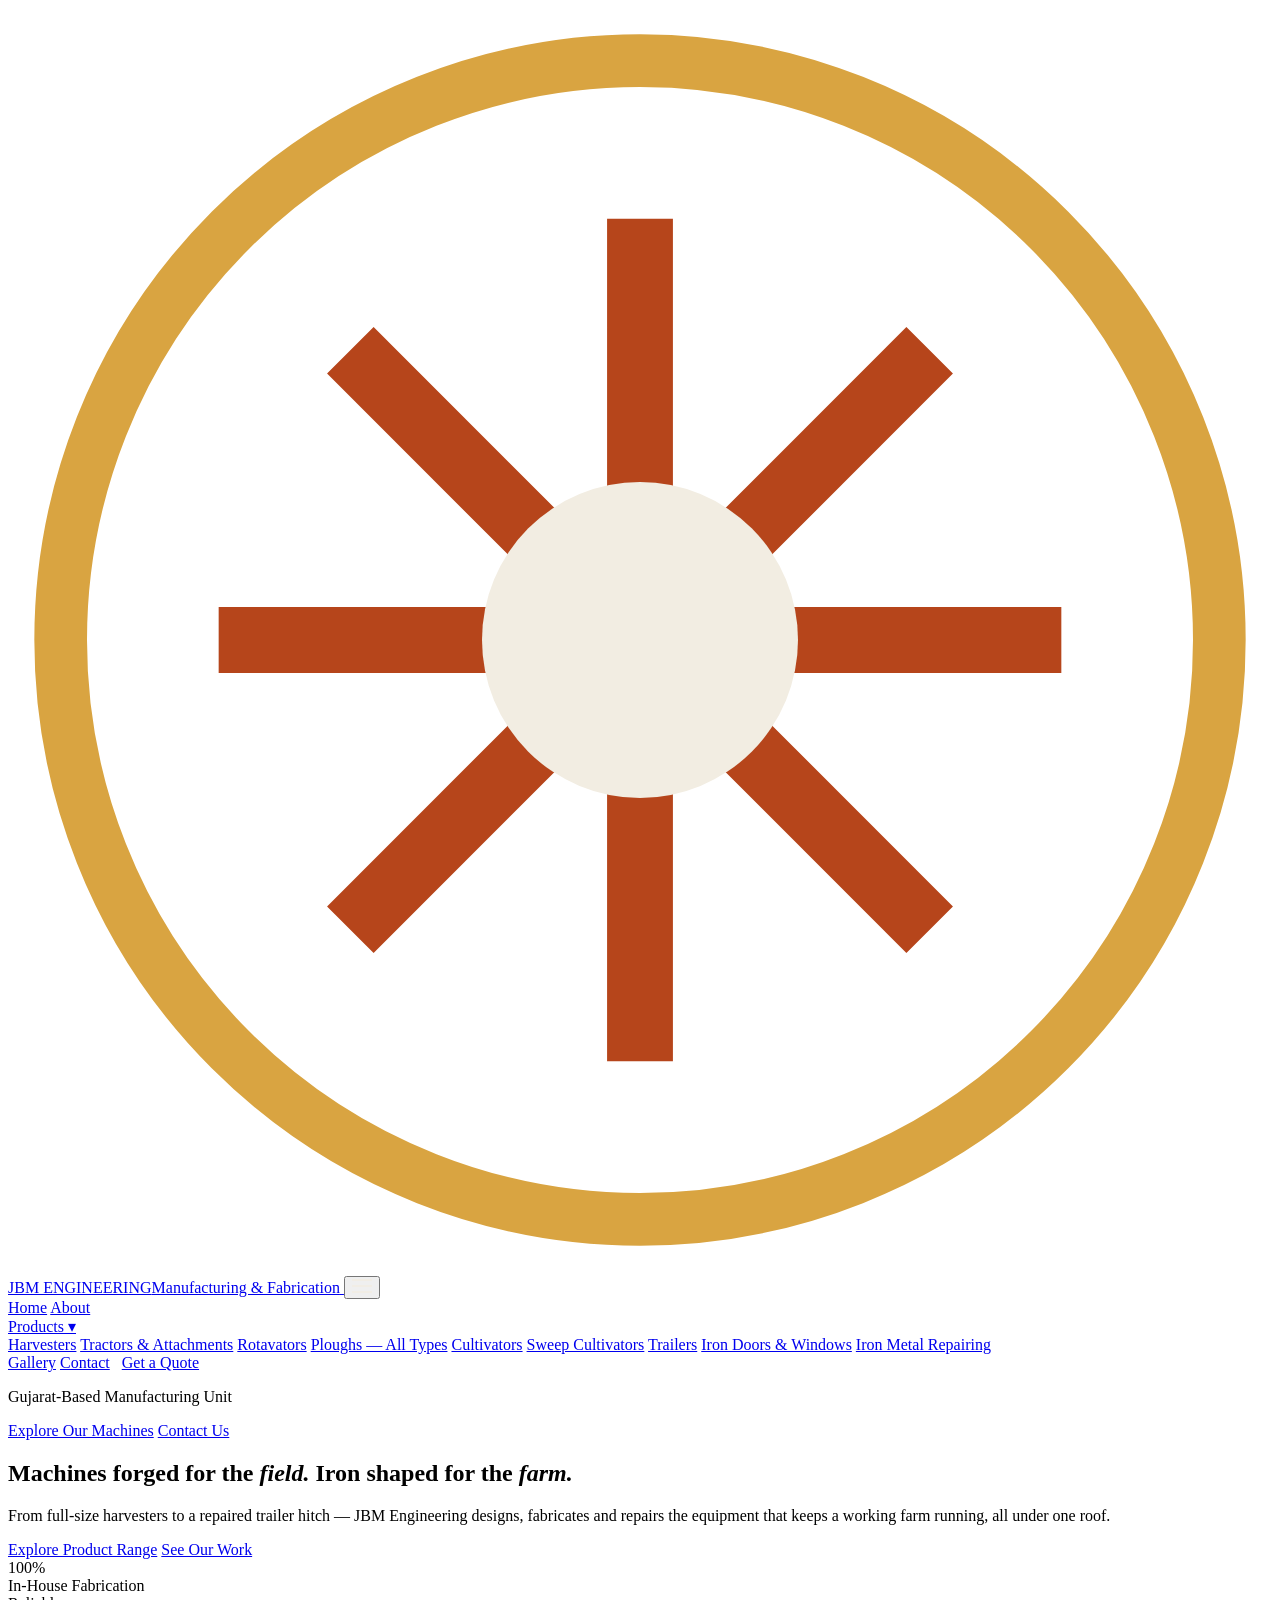
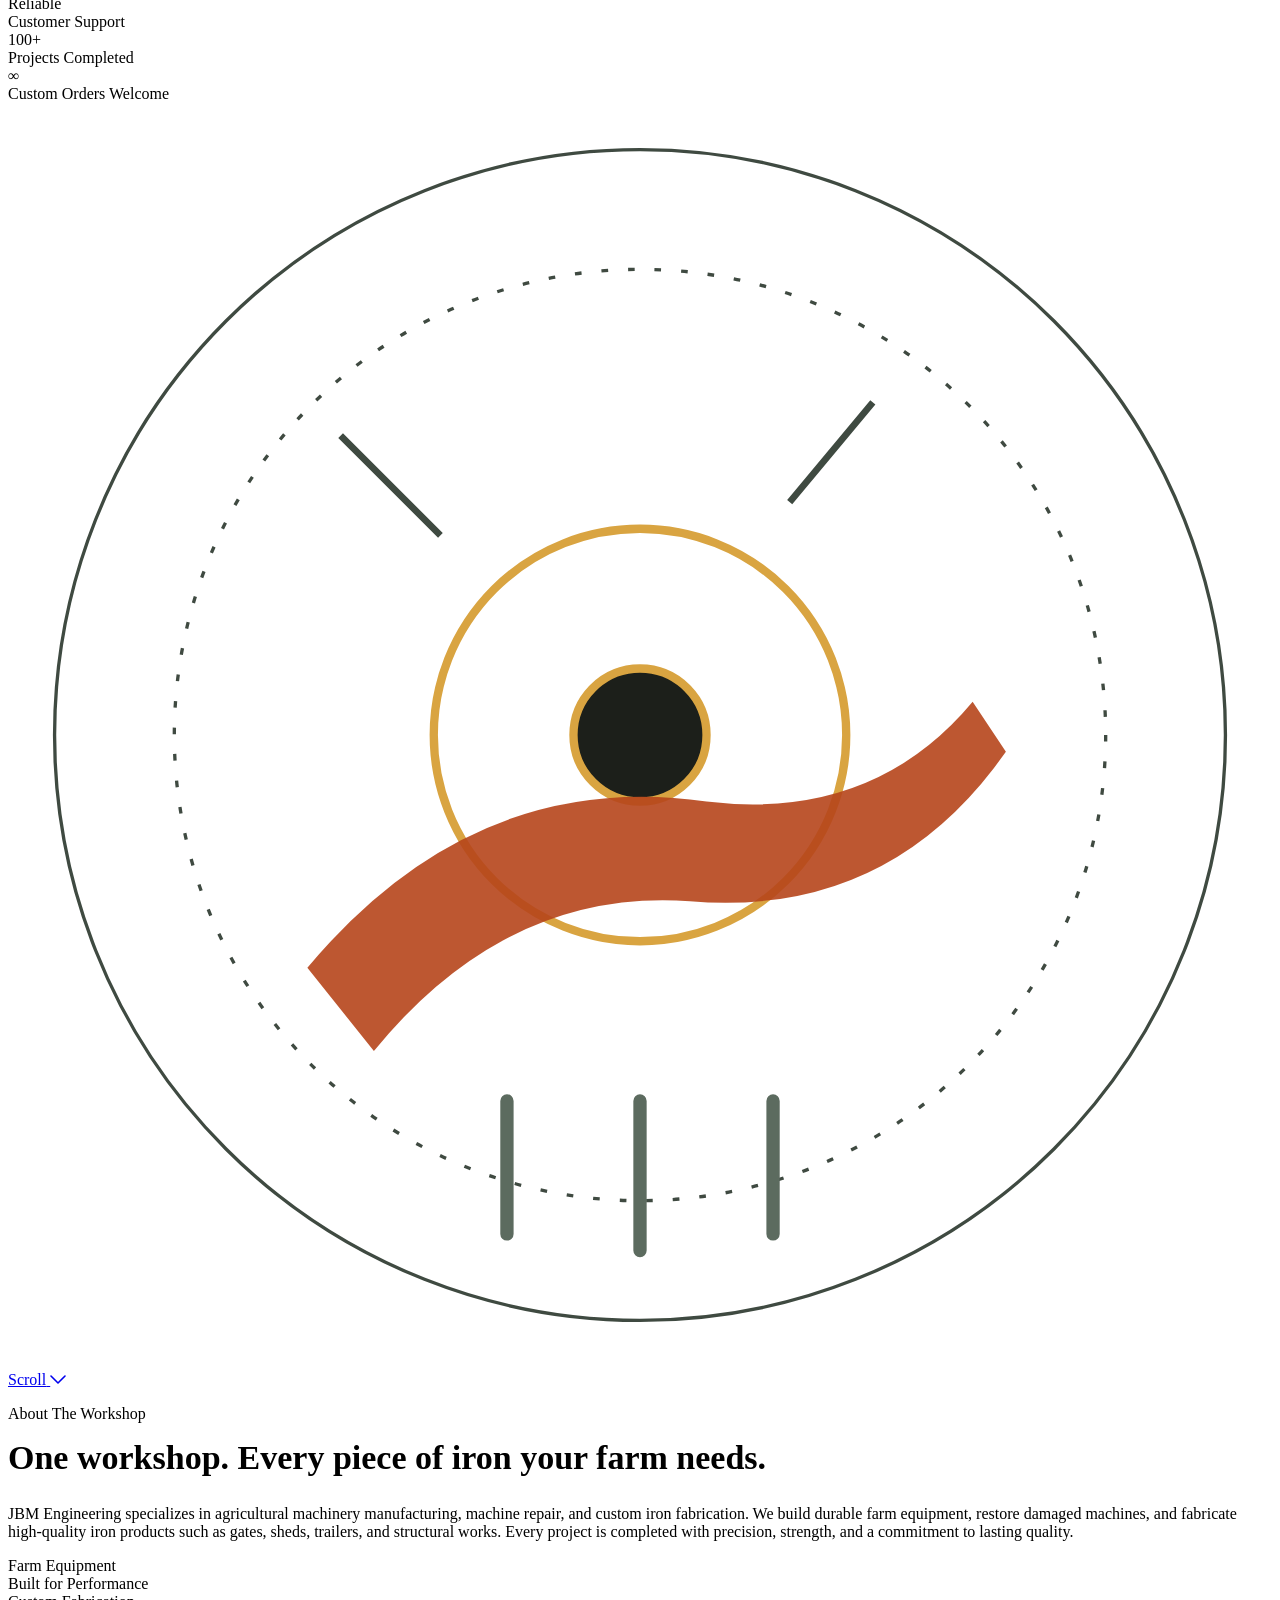
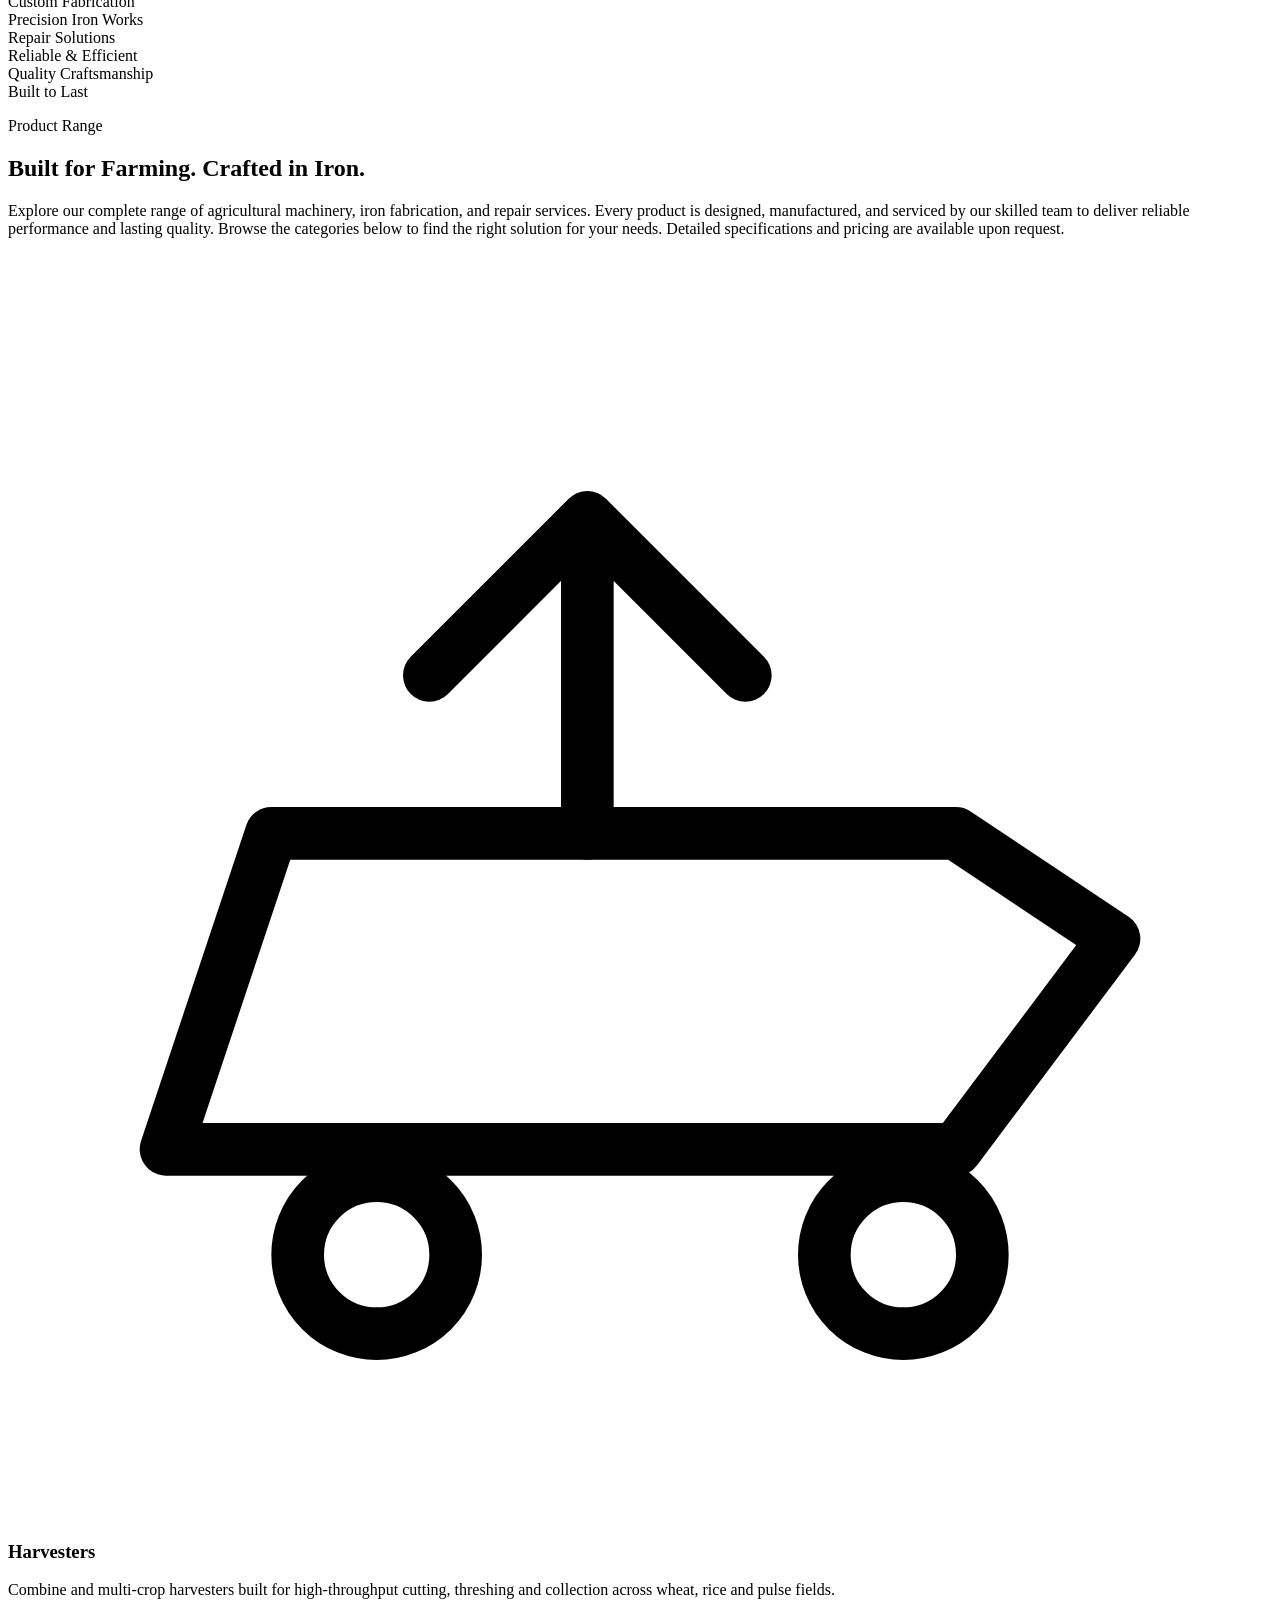
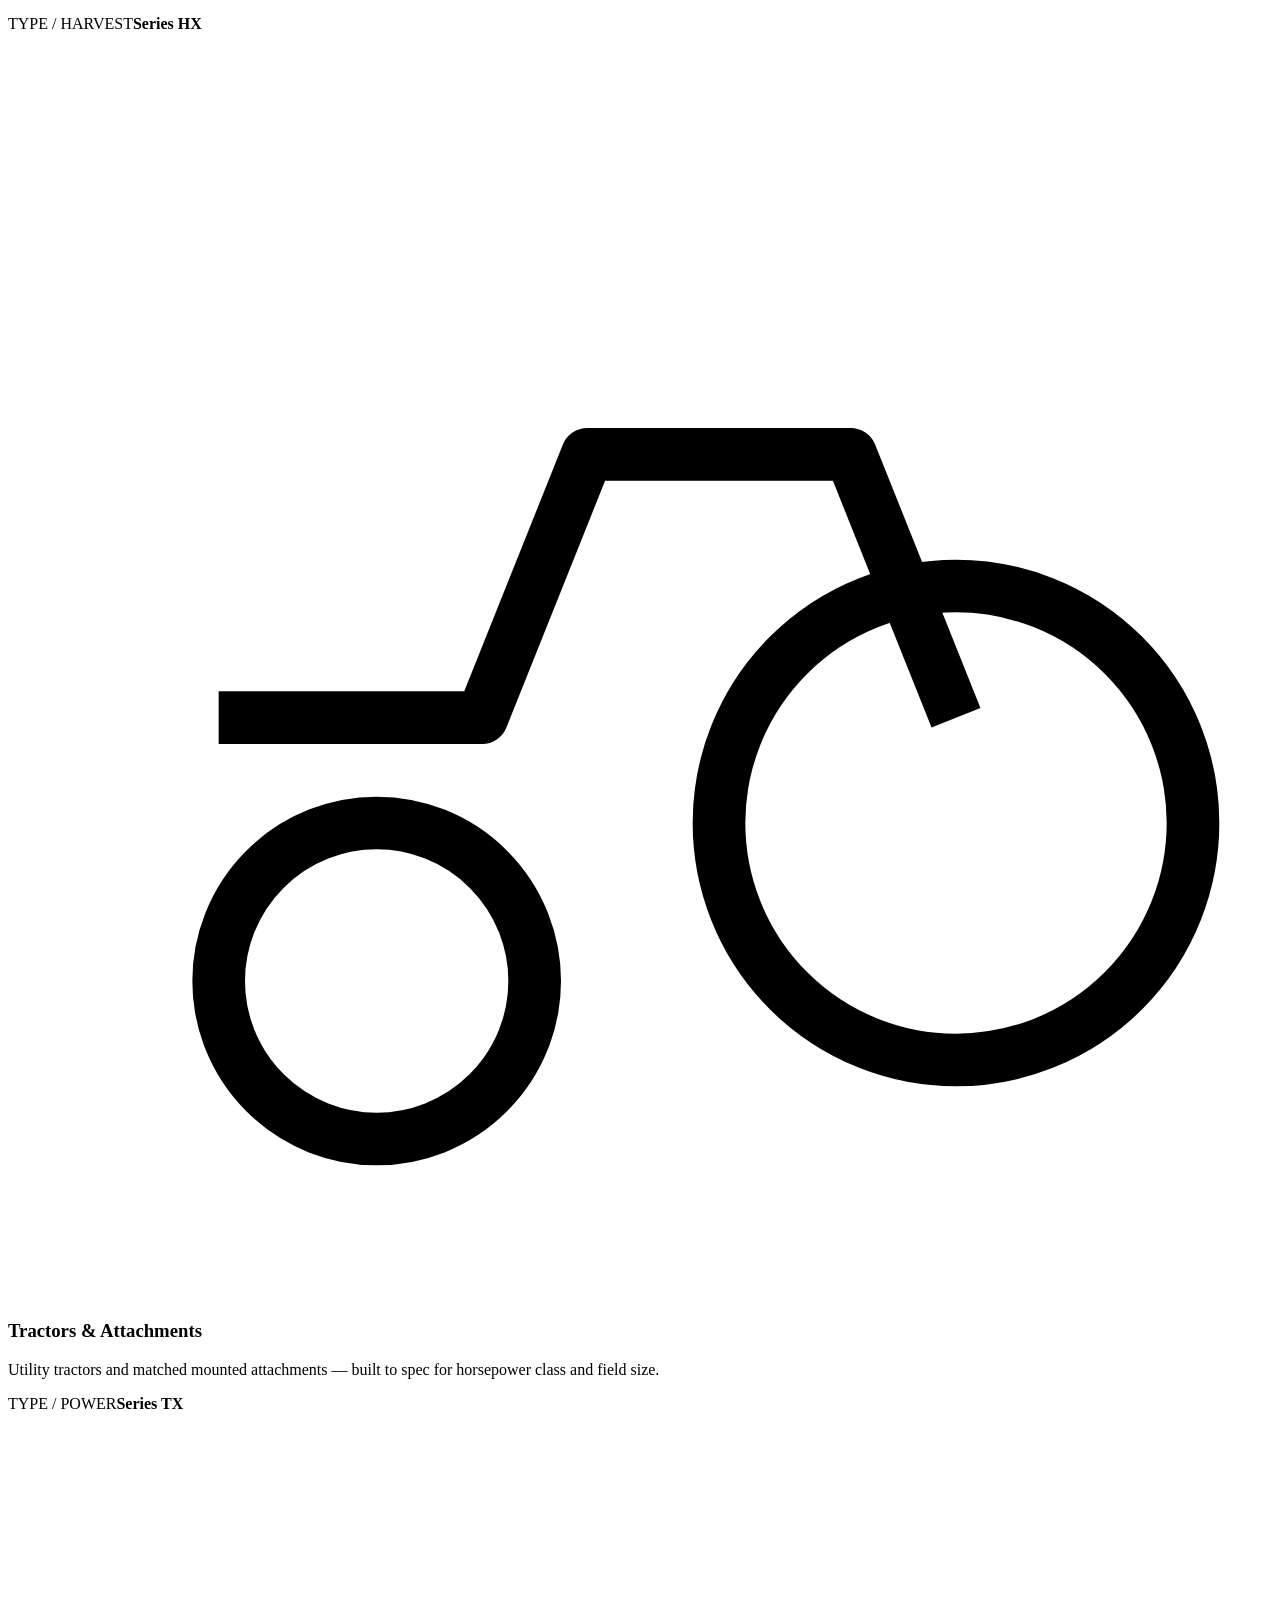
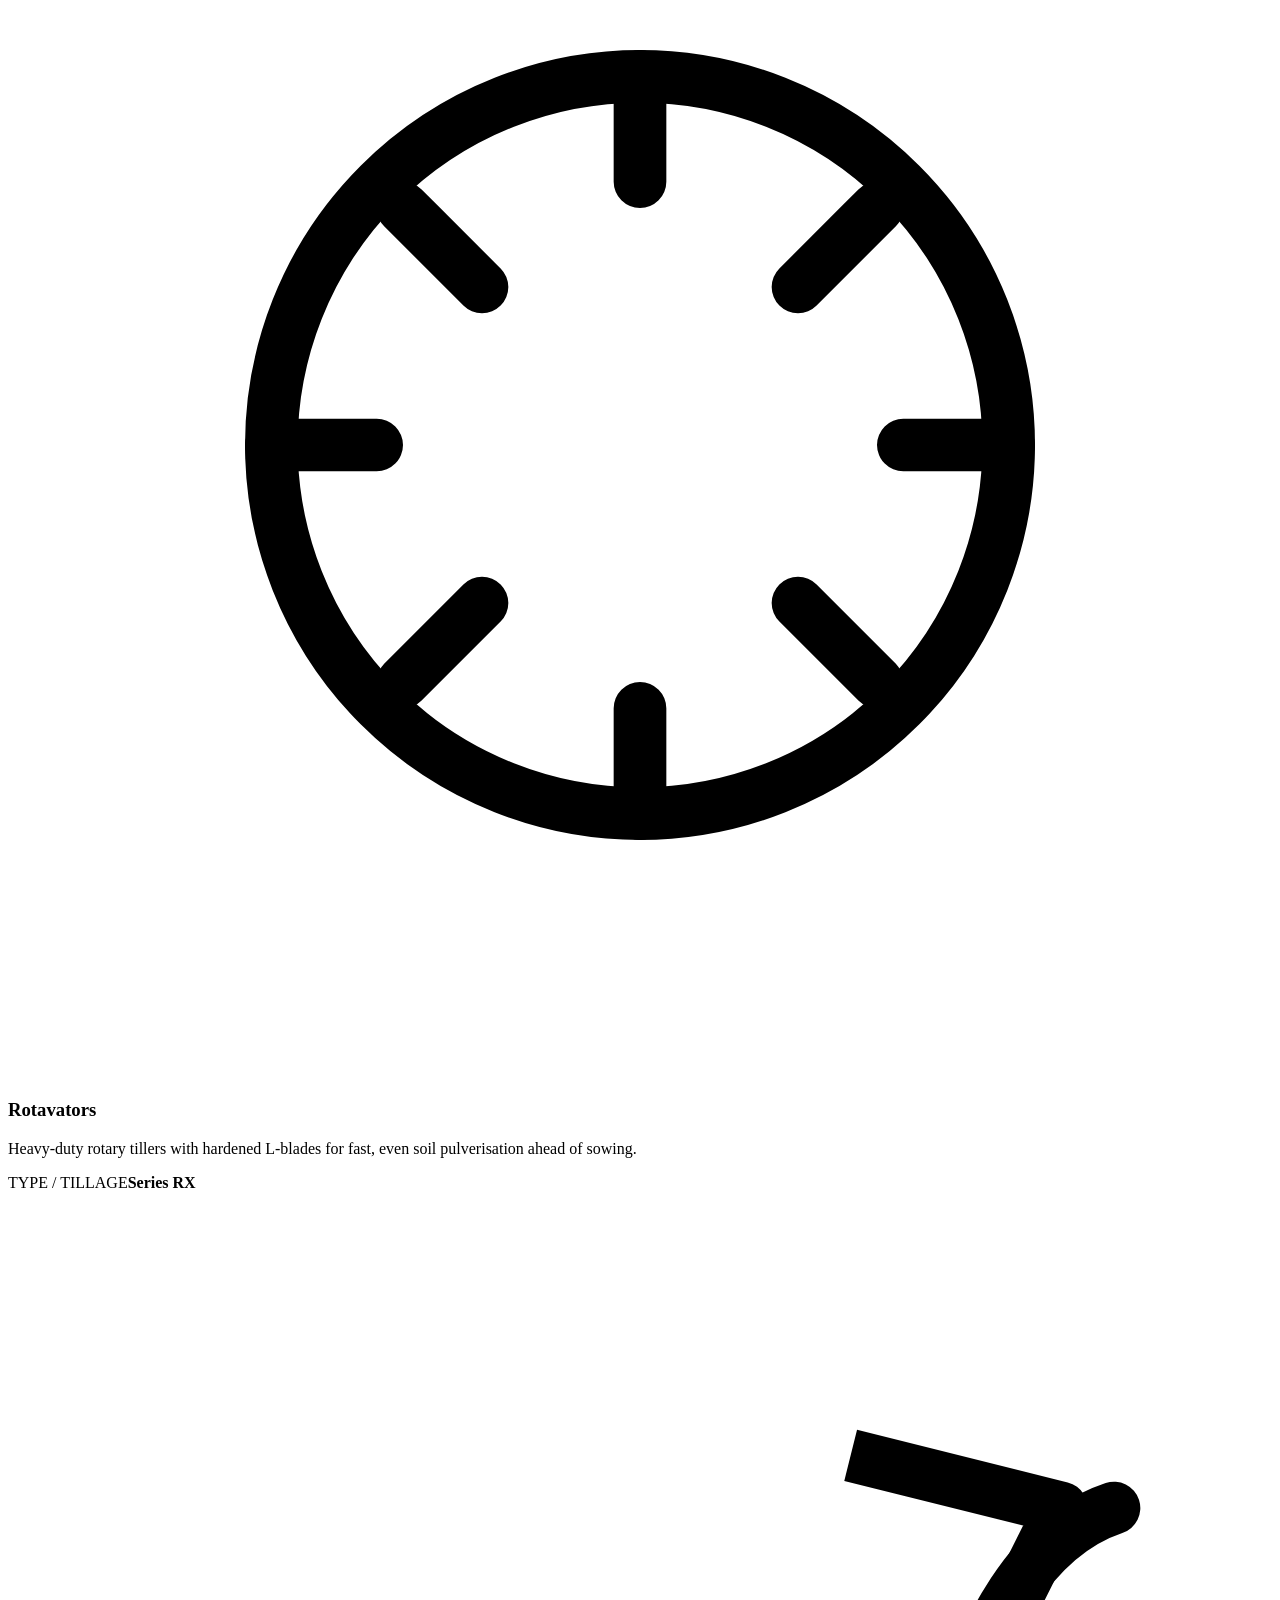
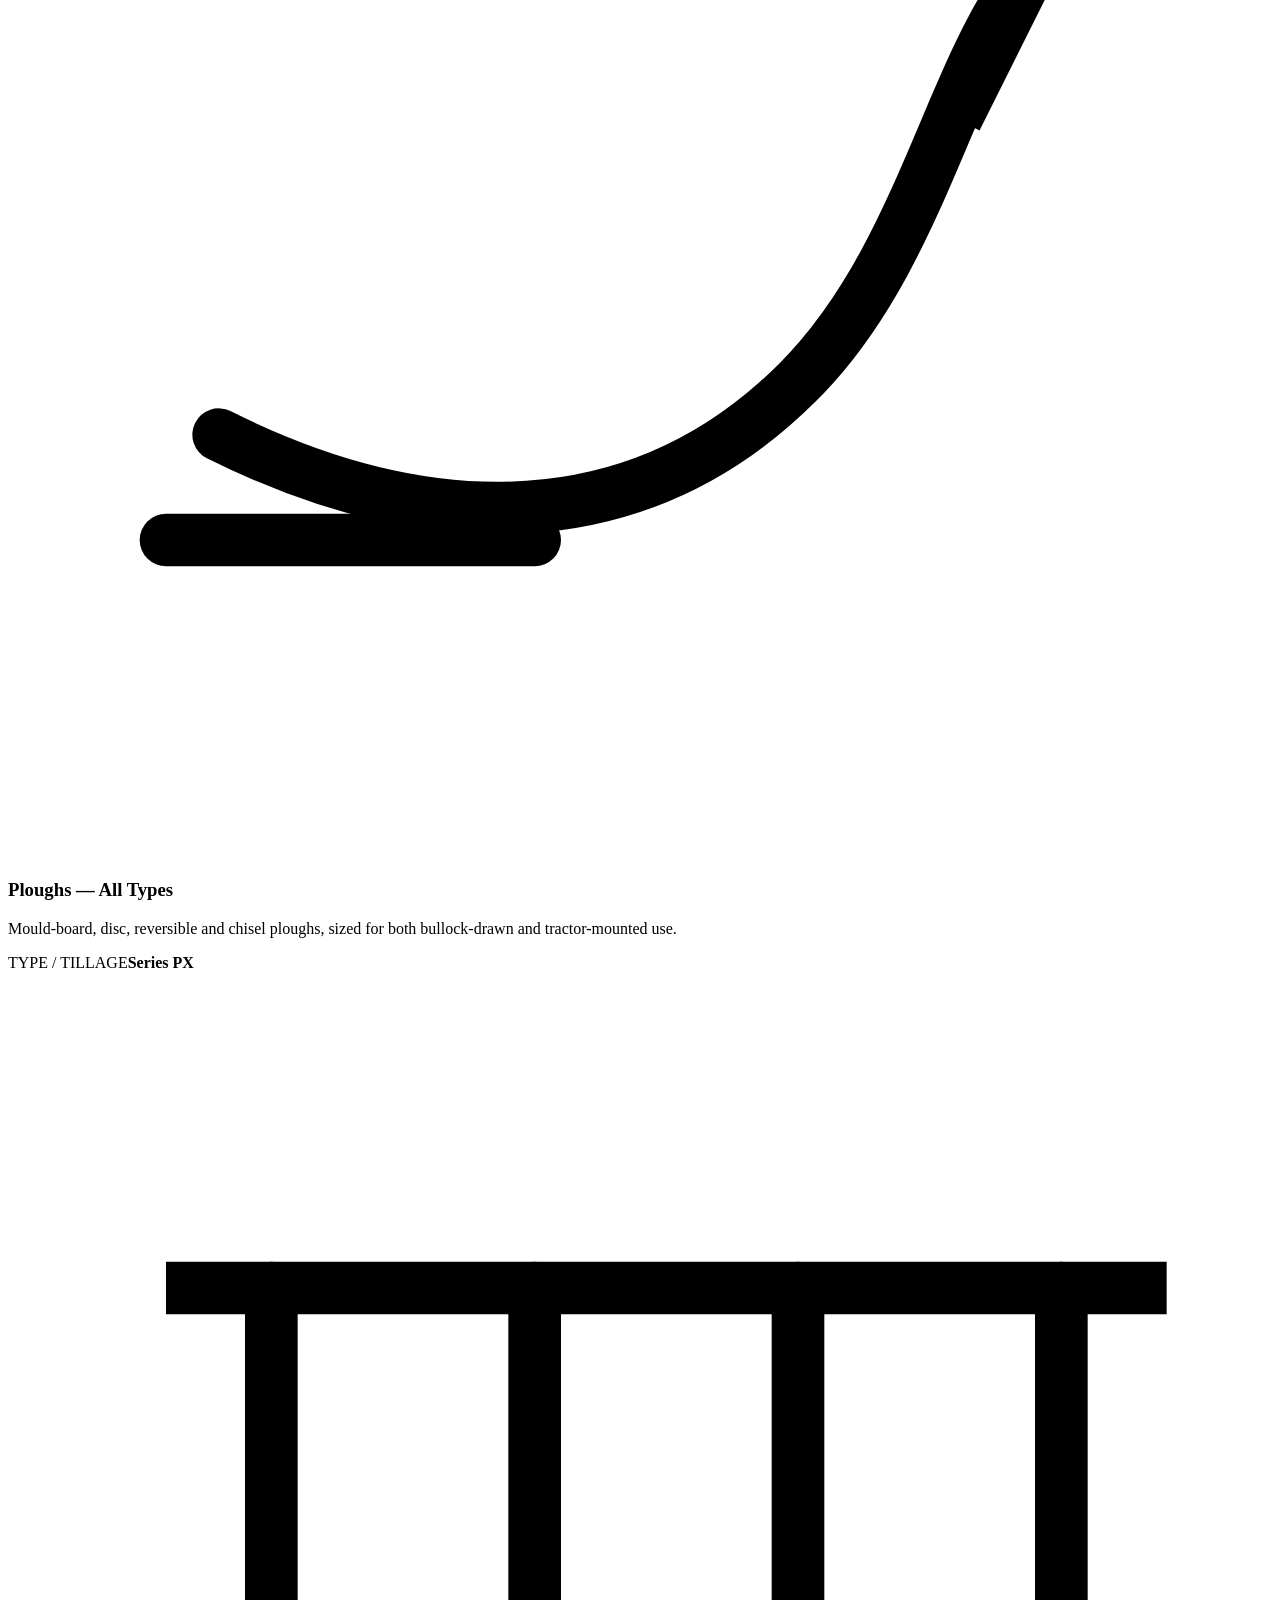
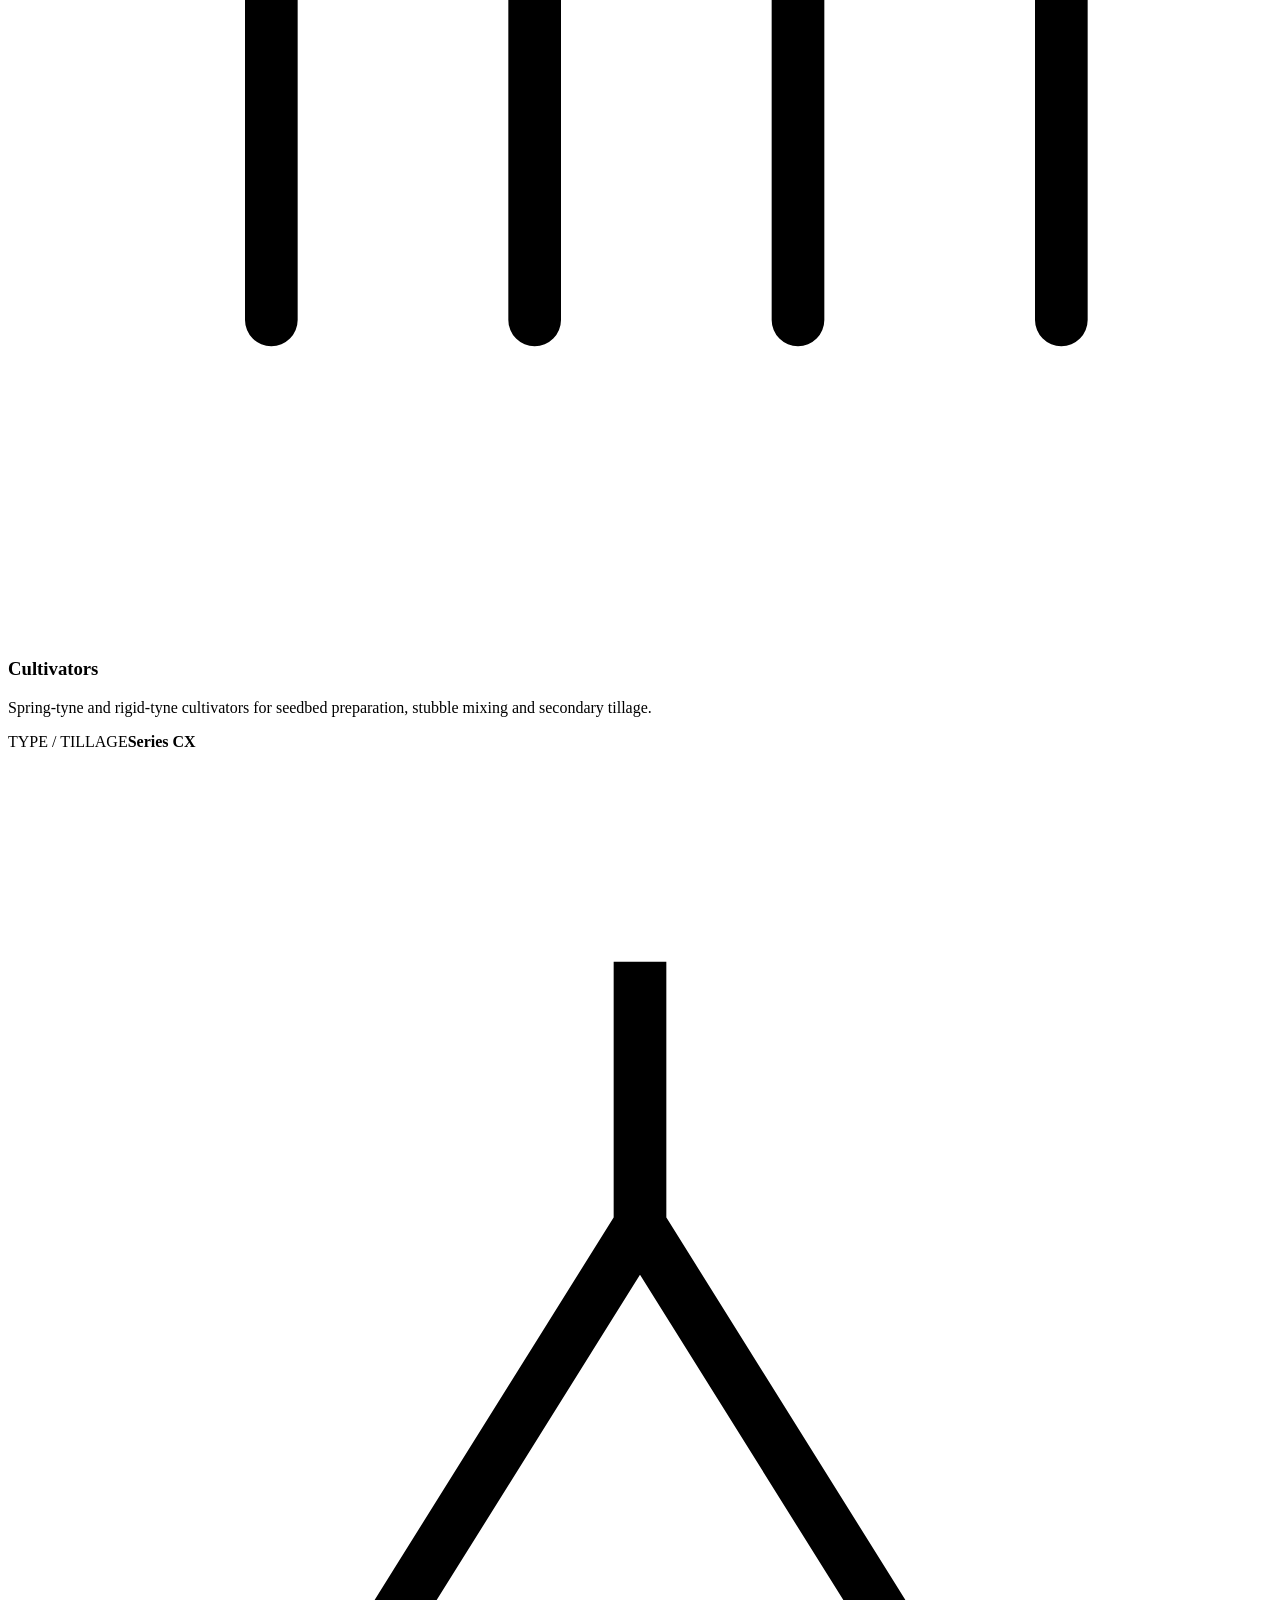
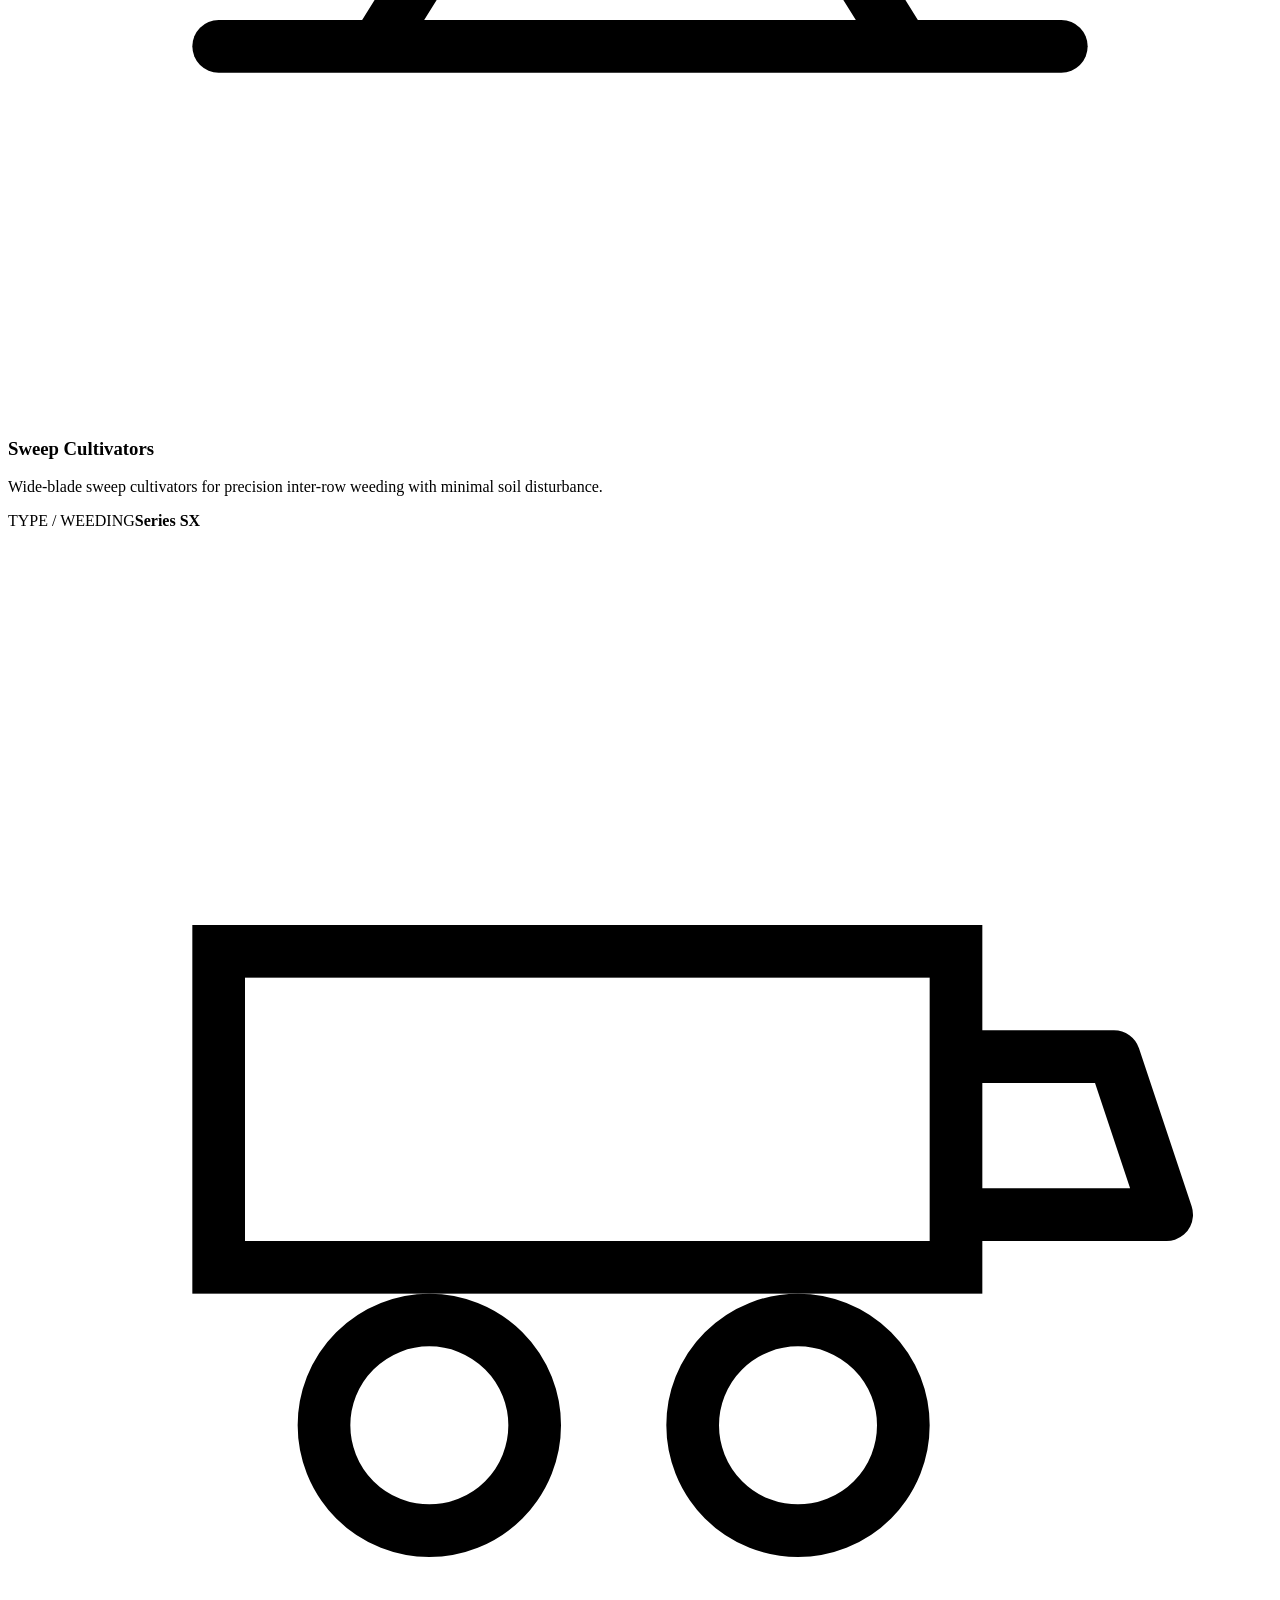
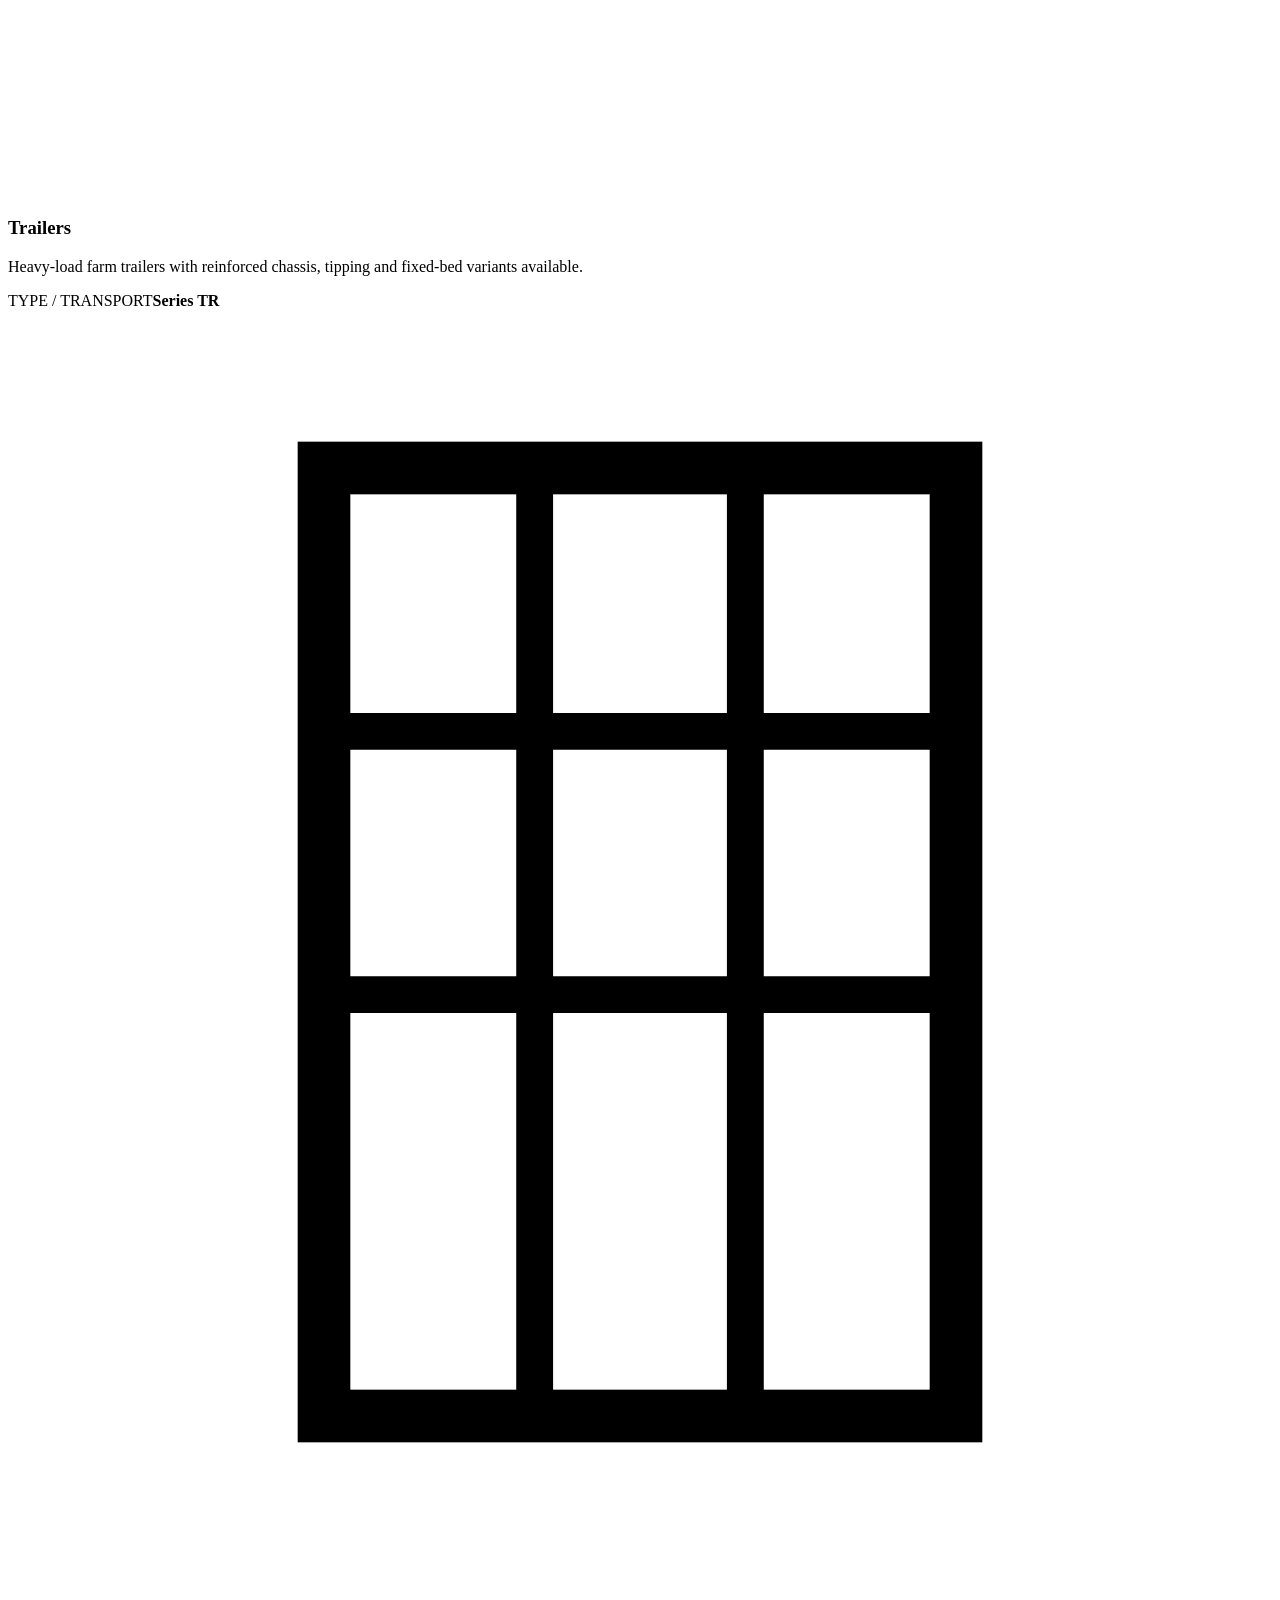
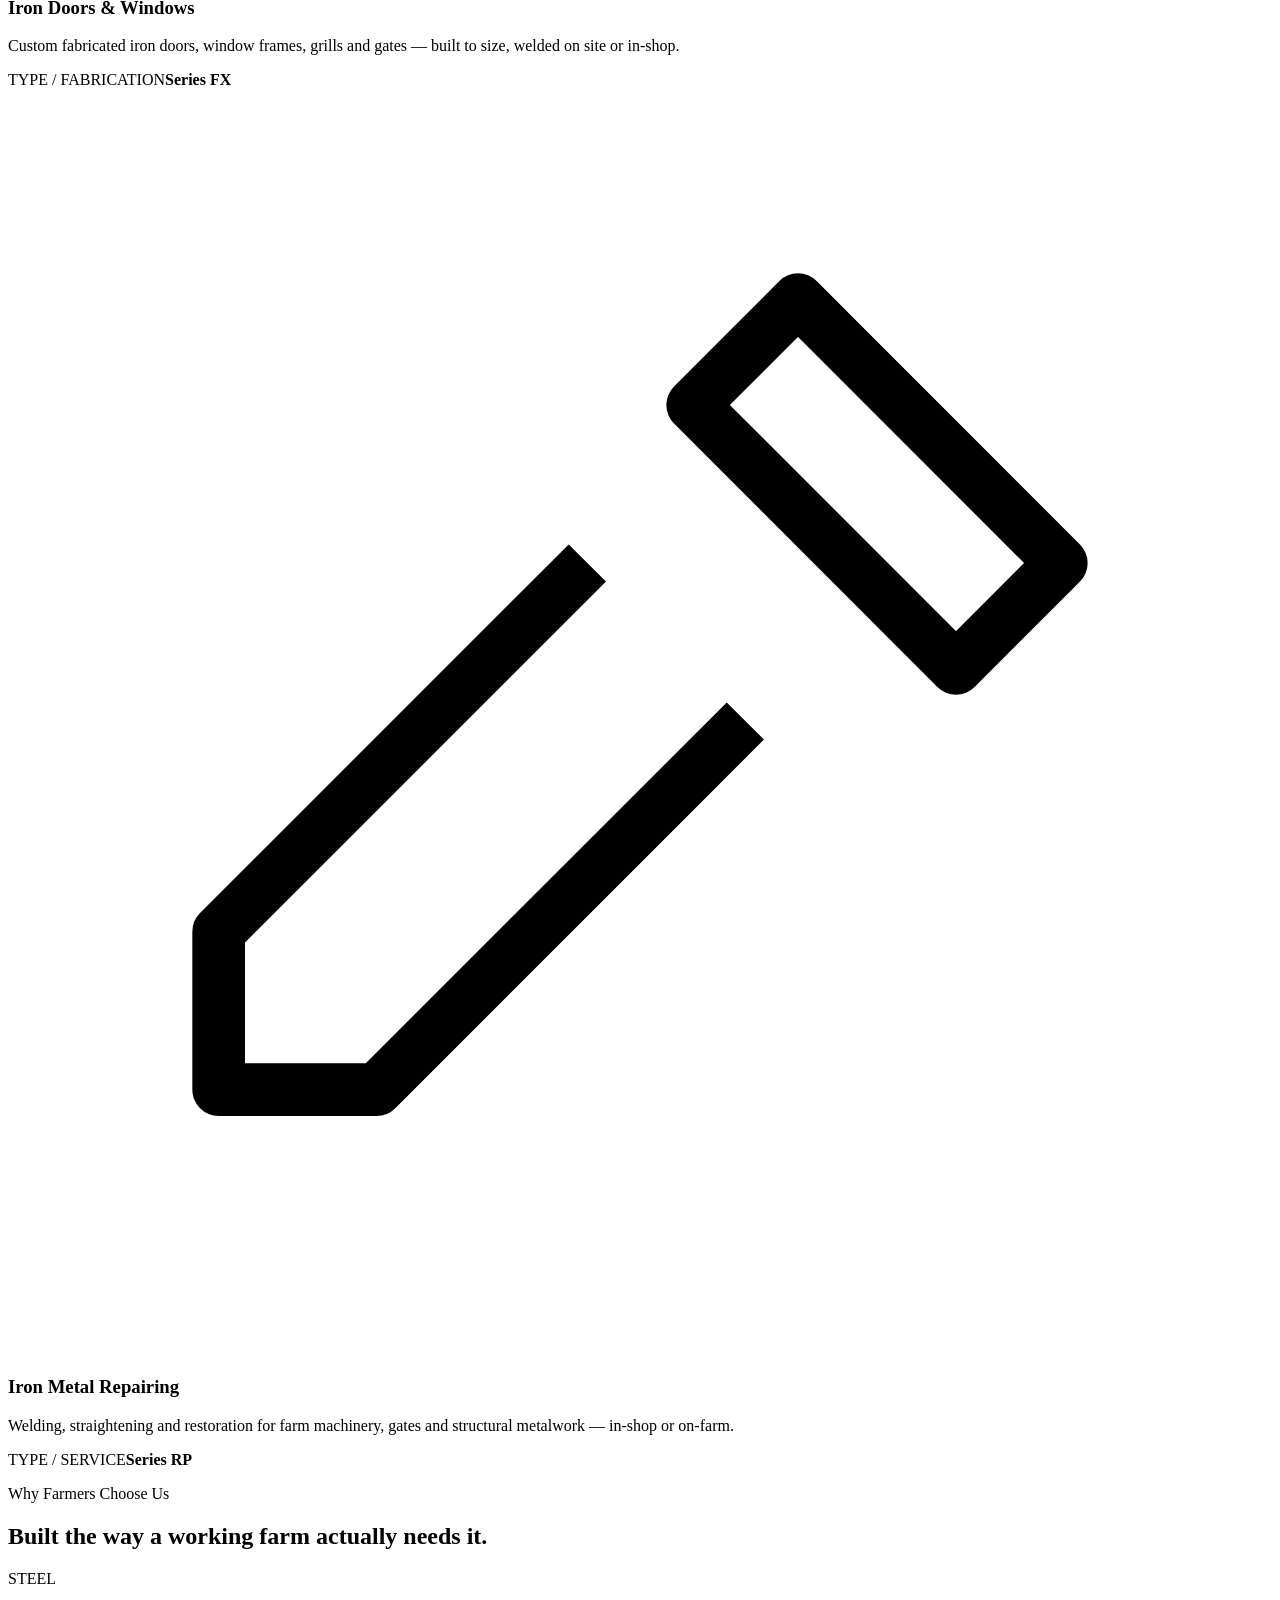
==== index.html @ e2c41097 "Add files via upload" ====
<!DOCTYPE html>
<html lang="en">

<head>
  <meta charset="UTF-8">
  <meta name="viewport" content="width=device-width, initial-scale=1.0">
  <title>JBM Engineering | Agricultural Machinery & Iron Fabrication</title>
  <link rel="preconnect" href="https://fonts.googleapis.com">
  <link rel="preconnect" href="https://fonts.gstatic.com" crossorigin>
  <link
    href="https://fonts.googleapis.com/css2?family=Oswald:wght@400;500;600;700&family=Archivo:wght@400;500;600;700;800&family=IBM+Plex+Mono:wght@400;500&display=swap"
    rel="stylesheet">
  
  <link rel="stylesheet" href="css/style.css">
<meta name="description" content="JBM Engineering — Gujarat-based engineering and manufacturing unit specializing in agricultural machinery, machine repair, iron fabrication, gates, structures, and custom engineering solutions.">
<meta name="theme-color" content="#1f3a2a">
<link rel="icon" type="image/svg+xml" href="favicon.png">
</head>

<body>

  <header>
    <div class="nav-inner">
      <a href="#top" class="logo">
        <svg class="logo-mark" viewBox="0 0 48 48" fill="none" xmlns="http://www.w3.org/2000/svg" aria-hidden="true">
          <circle cx="24" cy="24" r="22" stroke="#d9a441" stroke-width="2" />
          <path d="M24 8L24 40M8 24L40 24M13 13L35 35M35 13L13 35" stroke="#b6451b" stroke-width="2.5" />
          <circle cx="24" cy="24" r="6" fill="#f2ede2" />
        </svg>
        <span class="logo-text">JBM ENGINEERING<span>Manufacturing &amp; Fabrication</span></span>
      </a>

      <button class="menu-toggle" aria-label="Toggle menu" id="menuToggle" aria-expanded="false">
        <svg width="20" height="14" viewBox="0 0 20 14" fill="none">
          <path d="M0 1H20M0 7H20M0 13H20" stroke="#f2ede2" stroke-width="1.6" />
        </svg>
      </button>

      <nav class="primary-nav" id="primaryNav">
        <a class="nav-link" href="#top">Home</a>
        <a class="nav-link" href="#about">About</a>
        <div class="has-dropdown" id="productsDropdown">
          <a class="nav-link" href="#products" id="productsToggle">Products <span class="caret">▾</span></a>
          <div class="dropdown">
            <a href="#p-harvesters">Harvesters</a>
            <a href="#p-tractors">Tractors &amp; Attachments</a>
            <a href="#p-rotavators">Rotavators</a>
            <a href="#p-ploughs">Ploughs — All Types</a>
            <a href="#p-cultivators">Cultivators</a>
            <a href="#p-sweep">Sweep Cultivators</a>
            <a href="#p-trailers">Trailers</a>
            <a href="#p-doors">Iron Doors &amp; Windows</a>
            <a href="#p-repair">Iron Metal Repairing</a>
          </div>
        </div>
        <a class="nav-link" href="#gallery">Gallery</a>
        <a class="nav-link" href="#contact">Contact</a>
        <a class="btn btn-rust nav-cta" href="#contact" style="margin-left:8px;">Get a Quote</a>
      </nav>
    </div>
  </header>

  <main id="top">

    <!-- ============ HERO ============ -->
    <section class="hero reveal">
      <div class="hero-stripes"></div>
      <div class="wrap hero-grid">
        <div>
          <p class="eyebrow">Gujarat-Based Manufacturing Unit</p>
      <div class="hero-actions">
        <a class="btn btn-primary" href="#products">Explore Our Machines</a>
        <a class="btn btn-secondary" href="#contact">Contact Us</a>
      </div>
          <h1>Machines forged for the <em>field.</em> Iron shaped for the <em>farm.</em></h1>
          <p>From full-size harvesters to a repaired trailer hitch — JBM Engineering designs, fabricates and
            repairs
            the equipment that keeps a working farm running, all under one roof.</p>
          <div class="hero-ctas">
            <a href="#products" class="btn btn-rust">Explore Product Range</a>
            <a href="#gallery" class="btn btn-outline">See Our Work</a>
          </div>
          <div class="spec-strip">
            <div class="spec-item">
              <div class="num">100%</div>
              <div class="lbl">In-House Fabrication</div>
            </div>
            <div class="spec-item">
              <div class="num">Reliable</div>
              <div class="lbl">Customer Support</div>
            </div>
            <div class="spec-item">
              <div class="num">100+</div>
              <div class="lbl">Projects Completed</div>
            </div>
            <div class="spec-item">
              <div class="num">∞</div>
              <div class="lbl">Custom Orders Welcome</div>
            </div>
          </div>
        </div>

        <div class="hero-art">
          <svg viewBox="0 0 380 380" fill="none" xmlns="http://www.w3.org/2000/svg" aria-hidden="true">
            <circle cx="190" cy="190" r="176" stroke="#3f4a41" stroke-width="1" />
            <circle cx="190" cy="190" r="140" stroke="#3f4a41" stroke-width="1" stroke-dasharray="2 6" />
            <!-- gear -->
            <g stroke="#d9a441" stroke-width="2.5" fill="none">
              <circle cx="190" cy="190" r="62" />
              <circle cx="190" cy="190" r="20" fill="#1c1f1a" />
              <g id="teeth"></g>
            </g>
            <!-- plough blade silhouette -->
            <path d="M90 260 Q140 200 210 210 Q260 216 290 180 L300 195 Q265 245 205 240 Q150 236 110 285 Z"
              fill="#b6451b" opacity="0.9" />
            <!-- tine lines -->
            <path d="M150 300 L150 340 M190 300 L190 345 M230 300 L230 340" stroke="#5c6b5f" stroke-width="4"
              stroke-linecap="round" />
            <path d="M100 100 L130 130 M260 90 L235 120" stroke="#3f4a41" stroke-width="2" />
          </svg>
        </div>
      </div>
      <a href="#about" class="scroll-cue" aria-label="Scroll to explore">
        <span>Scroll</span>
        <svg width="16" height="10" viewBox="0 0 16 10" fill="none">
          <path d="M1 1L8 8L15 1" stroke="currentColor" stroke-width="1.6" stroke-linecap="round" stroke-linejoin="round" />
        </svg>
      </a>
    </section>

    <!-- ============ ABOUT ============ -->
    <section class="about-strip reveal" id="about">
      <div class="wrap about-grid">
        <div>
          <p class="eyebrow">About The Workshop</p>
          <h2 style="font-size:clamp(24px,3vw,34px); margin-top:14px;">One workshop. Every piece of iron your farm
            needs.</h2>
          <p>JBM Engineering specializes in agricultural machinery manufacturing, machine repair, and custom iron
            fabrication. We build durable farm equipment, restore damaged machines, and fabricate high-quality iron
            products such as gates, sheds, trailers, and structural works. Every project is completed with precision,
            strength, and a commitment to lasting quality.</p>
        </div>
        <div class="about-facts">
          <div class="fact-cell">
            <div class="num">Farm Equipment</div>
            <div class="lbl">Built for Performance</div>
          </div>
          <div class="fact-cell">
            <div class="num">Custom Fabrication</div>
            <div class="lbl">Precision Iron Works</div>
          </div>
          <div class="fact-cell">
            <div class="num">Repair Solutions</div>
            <div class="lbl">Reliable & Efficient</div>
          </div>
          <div class="fact-cell">
            <div class="num">Quality Craftsmanship</div>
            <div class="lbl">Built to Last</div>
          </div>
        </div>
      </div>
    </section>

    <!-- ============ PRODUCTS ============ -->
    <section class="section reveal" id="products">
      <div class="wrap">
        <div class="section-head">
          <p class="eyebrow">Product Range</p>
          <h2>Built for Farming. Crafted in Iron.</h2>
          <p>Explore our complete range of agricultural machinery, iron fabrication, and repair services. Every product
            is designed, manufactured, and serviced by our skilled team to deliver reliable performance and lasting
            quality. Browse the categories below to find the right solution for your needs. Detailed specifications and
            pricing are available upon request.</p>
        </div>

        <div class="product-grid">

          <div class="plate product-card" id="p-harvesters">
            <svg class="product-icon" viewBox="0 0 48 48" fill="none">
              <path d="M6 34h30l6-8-6-4H10L6 34Z" stroke="currentColor" stroke-width="2" stroke-linejoin="round" />
              <circle cx="14" cy="38" r="3" stroke="currentColor" stroke-width="2" />
              <circle cx="34" cy="38" r="3" stroke="currentColor" stroke-width="2" />
              <path d="M22 22V10M22 10l-6 6M22 10l6 6" stroke="currentColor" stroke-width="2" stroke-linecap="round"
                stroke-linejoin="round" />
            </svg>
            <h3>Harvesters</h3>
            <p>Combine and multi-crop harvesters built for high-throughput cutting, threshing and collection across
              wheat, rice and pulse fields.</p>
            <div class="product-tag"><span>TYPE / HARVEST</span><b>Series HX</b></div>
          </div>

          <div class="plate product-card" id="p-tractors">
            <svg class="product-icon" viewBox="0 0 48 48" fill="none">
              <circle cx="14" cy="36" r="6" stroke="currentColor" stroke-width="2" />
              <circle cx="36" cy="30" r="9" stroke="currentColor" stroke-width="2" />
              <path d="M8 26h10l4-10h10l4 10" stroke="currentColor" stroke-width="2" stroke-linejoin="round" />
            </svg>
            <h3>Tractors &amp; Attachments</h3>
            <p>Utility tractors and matched mounted attachments — built to spec for horsepower class and field size.</p>
            <div class="product-tag"><span>TYPE / POWER</span><b>Series TX</b></div>
          </div>

          <div class="plate product-card" id="p-rotavators">
            <svg class="product-icon" viewBox="0 0 48 48" fill="none">
              <circle cx="24" cy="24" r="14" stroke="currentColor" stroke-width="2" />
              <path d="M24 10v4M24 34v4M10 24h4M34 24h4M15 15l3 3M30 30l3 3M15 33l3-3M30 18l3-3" stroke="currentColor"
                stroke-width="2" stroke-linecap="round" />
            </svg>
            <h3>Rotavators</h3>
            <p>Heavy-duty rotary tillers with hardened L-blades for fast, even soil pulverisation ahead of sowing.</p>
            <div class="product-tag"><span>TYPE / TILLAGE</span><b>Series RX</b></div>
          </div>

          <div class="plate product-card" id="p-ploughs">
            <svg class="product-icon" viewBox="0 0 48 48" fill="none">
              <path d="M8 32c8 4 16 4 22-2s6-16 12-18" stroke="currentColor" stroke-width="2" stroke-linecap="round" />
              <path d="M32 10l8 2-4 8" stroke="currentColor" stroke-width="2" stroke-linejoin="round" />
              <path d="M6 36h14" stroke="currentColor" stroke-width="2" stroke-linecap="round" />
            </svg>
            <h3>Ploughs — All Types</h3>
            <p>Mould-board, disc, reversible and chisel ploughs, sized for both bullock-drawn and tractor-mounted use.
            </p>
            <div class="product-tag"><span>TYPE / TILLAGE</span><b>Series PX</b></div>
          </div>

          <div class="plate product-card" id="p-cultivators">
            <svg class="product-icon" viewBox="0 0 48 48" fill="none">
              <path d="M10 12v24M20 12v24M30 12v24M40 12v24" stroke="currentColor" stroke-width="2"
                stroke-linecap="round" />
              <path d="M6 12h38" stroke="currentColor" stroke-width="2" />
            </svg>
            <h3>Cultivators</h3>
            <p>Spring-tyne and rigid-tyne cultivators for seedbed preparation, stubble mixing and secondary tillage.</p>
            <div class="product-tag"><span>TYPE / TILLAGE</span><b>Series CX</b></div>
          </div>

          <div class="plate product-card" id="p-sweep">
            <svg class="product-icon" viewBox="0 0 48 48" fill="none">
              <path d="M24 8v10M14 34l10-16 10 16" stroke="currentColor" stroke-width="2" stroke-linejoin="round" />
              <path d="M8 34h32" stroke="currentColor" stroke-width="2" stroke-linecap="round" />
            </svg>
            <h3>Sweep Cultivators</h3>
            <p>Wide-blade sweep cultivators for precision inter-row weeding with minimal soil disturbance.</p>
            <div class="product-tag"><span>TYPE / WEEDING</span><b>Series SX</b></div>
          </div>

          <div class="plate product-card" id="p-trailers">
            <svg class="product-icon" viewBox="0 0 48 48" fill="none">
              <rect x="8" y="16" width="28" height="12" stroke="currentColor" stroke-width="2" />
              <circle cx="16" cy="34" r="4" stroke="currentColor" stroke-width="2" />
              <circle cx="30" cy="34" r="4" stroke="currentColor" stroke-width="2" />
              <path d="M36 20h6l2 6h-8" stroke="currentColor" stroke-width="2" stroke-linejoin="round" />
            </svg>
            <h3>Trailers</h3>
            <p>Heavy-load farm trailers with reinforced chassis, tipping and fixed-bed variants available.</p>
            <div class="product-tag"><span>TYPE / TRANSPORT</span><b>Series TR</b></div>
          </div>

          <div class="plate product-card" id="p-doors">
            <svg class="product-icon" viewBox="0 0 48 48" fill="none">
              <rect x="12" y="6" width="24" height="36" stroke="currentColor" stroke-width="2" />
              <path d="M12 6v36M20 6v36M28 6v36" stroke="currentColor" stroke-width="1.4" />
              <path d="M12 16h24M12 26h24" stroke="currentColor" stroke-width="1.4" />
            </svg>
            <h3>Iron Doors &amp; Windows</h3>
            <p>Custom fabricated iron doors, window frames, grills and gates — built to size, welded on site or in-shop.
            </p>
            <div class="product-tag"><span>TYPE / FABRICATION</span><b>Series FX</b></div>
          </div>

          <div class="plate product-card" id="p-repair">
            <svg class="product-icon" viewBox="0 0 48 48" fill="none">
              <path d="M30 8l10 10-4 4-10-10 4-4Z" stroke="currentColor" stroke-width="2" stroke-linejoin="round" />
              <path d="M22 18L8 32v6h6l14-14" stroke="currentColor" stroke-width="2" stroke-linejoin="round" />
            </svg>
            <h3>Iron Metal Repairing</h3>
            <p>Welding, straightening and restoration for farm machinery, gates and structural metalwork — in-shop or
              on-farm.</p>
            <div class="product-tag"><span>TYPE / SERVICE</span><b>Series RP</b></div>
          </div>

        </div>
      </div>
    </section>

    <!-- ============ WHY CHOOSE US ============ -->
    <section class="section-dark reveal">
      <div class="wrap">
        <div class="section-head">
          <p class="eyebrow" style="color:var(--wheat);">Why Farmers Choose Us</p>
          <h2>Built the way a working farm actually needs it.</h2>
        </div>
      </div>
      <div class="wrap">
        <div class="feature-grid">
          <div class="feature-cell">
            <div class="fnum">STEEL</div>
            <h4>Hardened Steel Builds</h4>
            <p>Every blade, tyne and frame is fabricated from hardened steel rated for continuous field use.</p>
          </div>
          <div class="feature-cell">
            <div class="fnum">CUSTOM</div>
            <h4>Made to Your Field</h4>
            <p>Attachment widths, tyne counts and hitch types are built to match your tractor and land, not a catalogue.
            </p>
          </div>
          <div class="feature-cell">
            <div class="fnum">SERVICE</div>
            <h4>On-Farm Repair</h4>
            <p>Our welding crew comes to you for repairs that can't wait for a workshop trip.</p>
          </div>
          <div class="feature-cell">
            <div class="fnum">DIRECT</div>
            <h4>Factory-Direct Pricing</h4>
            <p>No dealer markup — you order straight from the workshop that builds the equipment.</p>
          </div>
        </div>
      </div>
    </section>

    <!-- ============ GALLERY ============ -->
    <section class="section reveal" id="gallery">
      <div class="wrap">
        <div class="section-head">
          <p class="eyebrow">From The Workshop Floor</p>
          <h2>Recent work</h2>
          <!-- <p>A look at builds and repairs coming out of the shop. Photos of your specific order can be shared on request.</p> -->
          <p>We manufacture and repair all types of iron products, including agricultural equipment, gates, railings,
            trailers, window grills, hydraulic trolleys, and custom metal fabrication.</p>
        </div>
        <div class="gallery-grid">
          <div class="gallery-tile tall g1"><span>Rotavator Assembly</span></div>
          <div class="gallery-tile tall g2"><span>Plough Fabrication</span></div>
          <div class="gallery-tile tall g3"><span>Trailer Chassis</span></div>
          <div class="gallery-tile tall g4"><span>Iron Gate Order</span></div>
          <div class="gallery-tile tall g5"><span>Hydraulic Trolley</span></div>
          <div class="gallery-tile tall g6"><span>Cultivator Frame</span></div>
          <div class="gallery-tile tall g7"><span>Window Grill Set</span></div>
          <div class="gallery-tile tall g8"><span>Sweep Blade Sharpening</span></div>
        </div>
      </div>
    </section>

    <!-- ============ CONTACT ============ -->
    <section class="section-dark reveal" id="contact">
      <div class="wrap">
        <div class="section-head">
          <p class="eyebrow" style="color:var(--wheat);">Get In Touch</p>
          <h2>Request a quote or a repair visit.</h2>
          <p>Tell us what you need built or fixed — we'll get back with pricing and timeline.</p>
        </div>

        <div class="contact-grid">
          <!-- <form class="quote-form"
            onsubmit="event.preventDefault(); alert('Thanks — this is a demo form. Connect it to your email or CRM to go live.');" name="service-request" method="POST" data-netlify="true"><input type="hidden" name="form-name" value="service-request"> -->

            <form class="quote-form" name="service-request">
              
            <div class="form-row">
              <div class="field">
                <label for="name">Full Name</label>
                <input id="name" type="text" placeholder="Your name" required name="name">
              </div>
              <div class="field">
                <label for="phone">Phone Number</label>
                <input id="phone" type="tel" placeholder="+91 " required name="phone">
              </div>
            </div>
            <div class="field">
              <label for="equipment">Equipment Interested In</label>
              <select id="equipment" name="service">
                <option>Harvesters</option>
                <option>Tractors &amp; Attachments</option>
                <option>Rotavators</option>
                <option>Ploughs — All Types</option>
                <option>Cultivators</option>
                <option>Sweep Cultivators</option>
                <option>Trailers</option>
                <option>Iron Doors &amp; Windows</option>
                <option>Iron Metal Repairing</option>
                <option>Something else / Custom order</option>
              </select>
            </div>
            <div class="field">
              <label for="message">Details</label>
              <textarea id="message" placeholder="Field size, quantity, tractor HP, or what needs repair..." name="message"></textarea>
            </div>
            <button type="submit" class="btn btn-rust" style="align-self:flex-start;">Send Request</button>
          </form>

          <div class="contact-info">
            <p style="color:var(--cream-dim); font-size:16px;">Prefer to call or visit? Reach the workshop directly:
            </p>
            <div class="plate">
              <div>
                <div class="ci-label">Workshop Address</div>
                <div class="ci-value">Bhavnagar,Gujarat 364230</div>
              </div>
              <div>
                <div class="ci-label">Phone</div>
                <div class="ci-value">+91 7016153892,+91 9974138031 </div>
              </div>
              <div>
                <div class="ci-label">Email</div>
                <div class="ci-value">jbmengineering@gmail.com</div>
              </div>
              <div>
                <div class="ci-label">Working Hours</div>
                <div class="ci-value">Mon – Sun, 9:00 AM – 7:00 PM</div>
              </div>
            </div>
          </div>
        </div>
      </div>
    </section>

  </main>

  <footer>
    <div class="wrap">
      <div class="footer-grid">
        <div>
          <div class="logo" style="margin-bottom:14px;">
            <svg class="logo-mark" viewBox="0 0 48 48" fill="none" xmlns="http://www.w3.org/2000/svg" aria-hidden="true"
              width="34" height="34">
              <circle cx="24" cy="24" r="22" stroke="#d9a441" stroke-width="2" />
              <path d="M24 8L24 40M8 24L40 24M13 13L35 35M35 13L13 35" stroke="#b6451b" stroke-width="2.5" />
              <circle cx="24" cy="24" r="6" fill="#f2ede2" />
            </svg>
            <span class="logo-text" style="color:var(--cream); font-size:16px;">JBM ENGINEERING</span>
          </div>
          <p style="font-size:15px; max-width:280px; color:var(--steel-light);">Agricultural machinery manufacturing
            and iron fabrication, built in Gujarat for farms across the region.</p>
        </div>
        <div>
          <h5>Machinery</h5>
          <ul>
            <li><a href="#p-harvesters">Harvesters</a></li>
            <li><a href="#p-tractors">Tractors &amp; Attachments</a></li>
            <li><a href="#p-rotavators">Rotavators</a></li>
            <li><a href="#p-ploughs">Ploughs</a></li>
          </ul>
        </div>
        <div>
          <h5>Fields &amp; Fabrication</h5>
          <ul>
            <li><a href="#p-cultivators">Cultivators</a></li>
            <li><a href="#p-sweep">Sweep Cultivators</a></li>
            <li><a href="#p-trailers">Trailers</a></li>
            <li><a href="#p-doors">Iron Doors &amp; Windows</a></li>
            <li><a href="#p-repair">Iron Metal Repairing</a></li>
          </ul>
        </div>
        <div>
          <h5>Workshop</h5>
          <ul>
            <li><a href="#about">About</a></li>
            <li><a href="#gallery">Gallery</a></li>
            <li><a href="#contact">Contact</a></li>
          </ul>
        </div>
      </div>
      <div class="footer-bottom">
        <span>© 2026 JBM ENGINEERING. All rights reserved.</span>
        <span>Built for the field, not the showroom.</span>
      </div>
    </div>
  </footer>

  

  <script src="js/script.js"></script>
<a class="floating-contact" href="#contact" aria-label="Contact JBM Engineering"><span aria-hidden="true">✆</span><span>Contact Us</span></a>
</body>

</html>
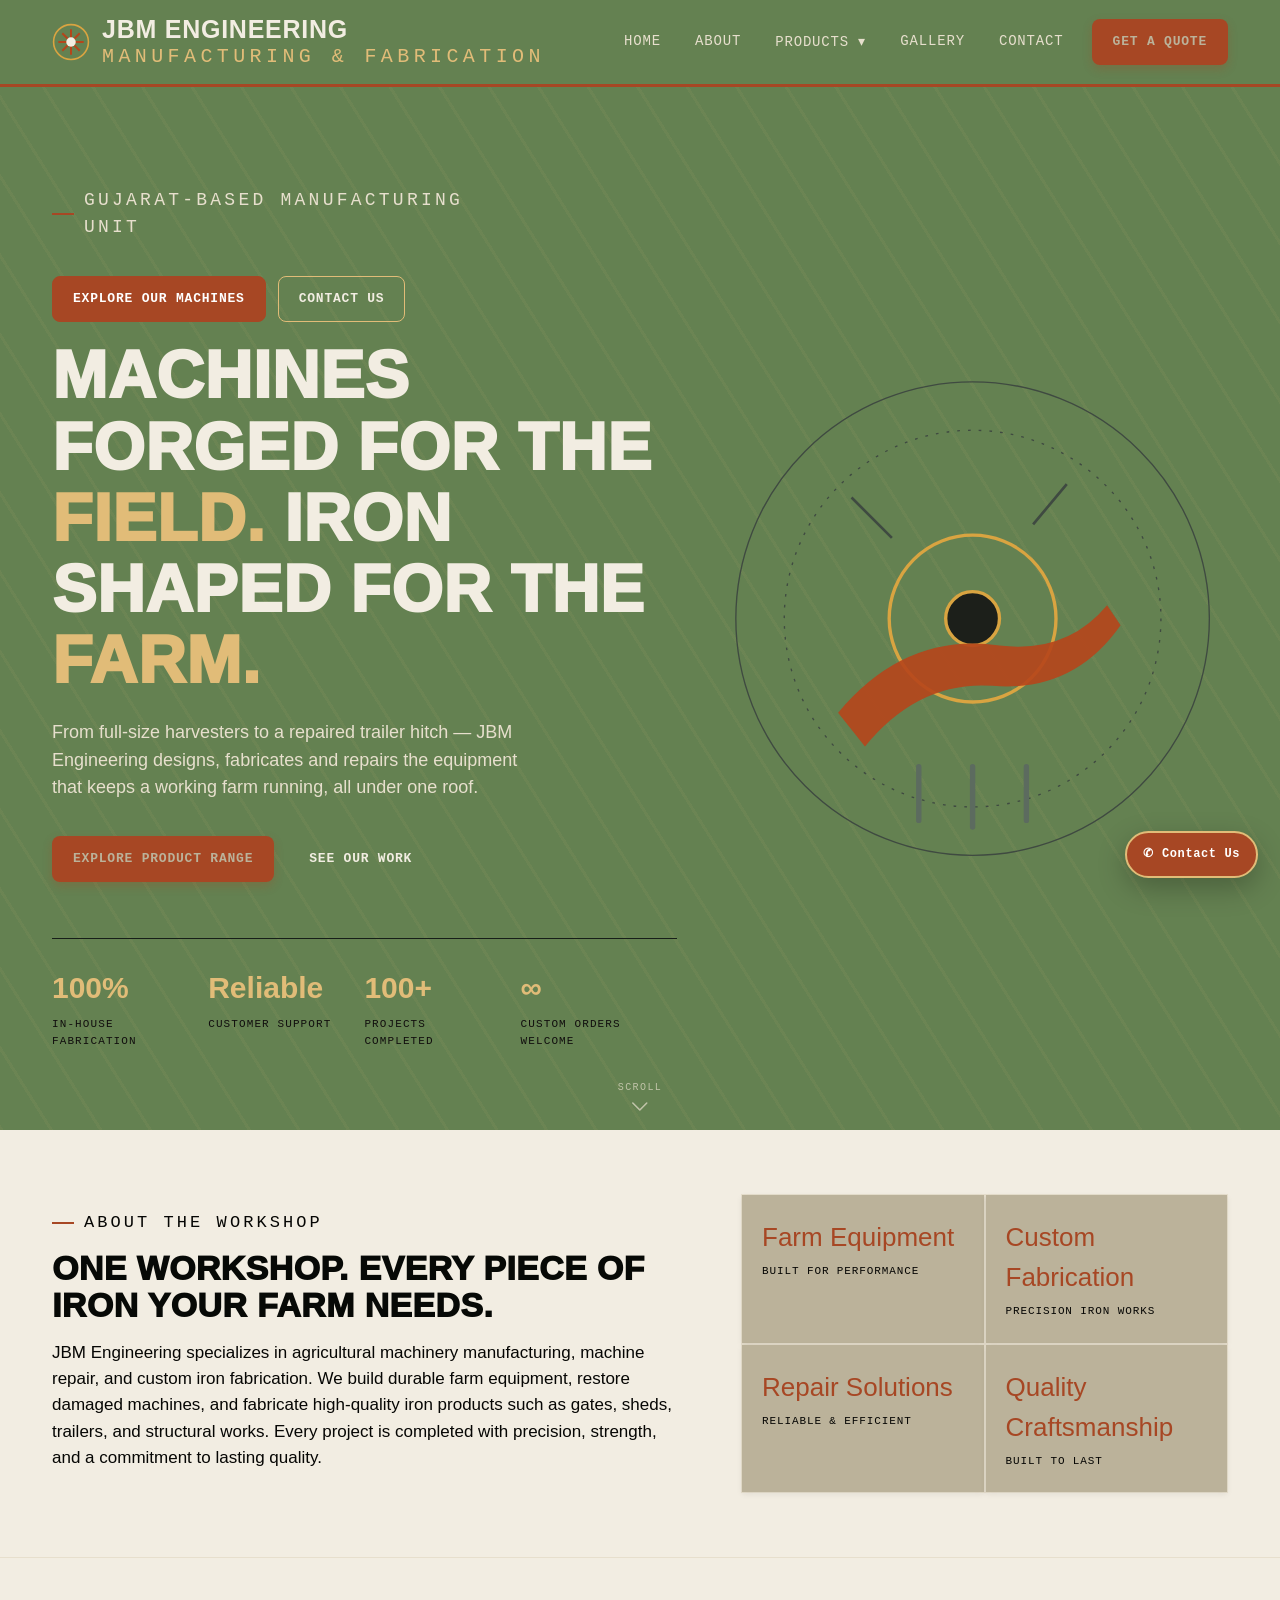
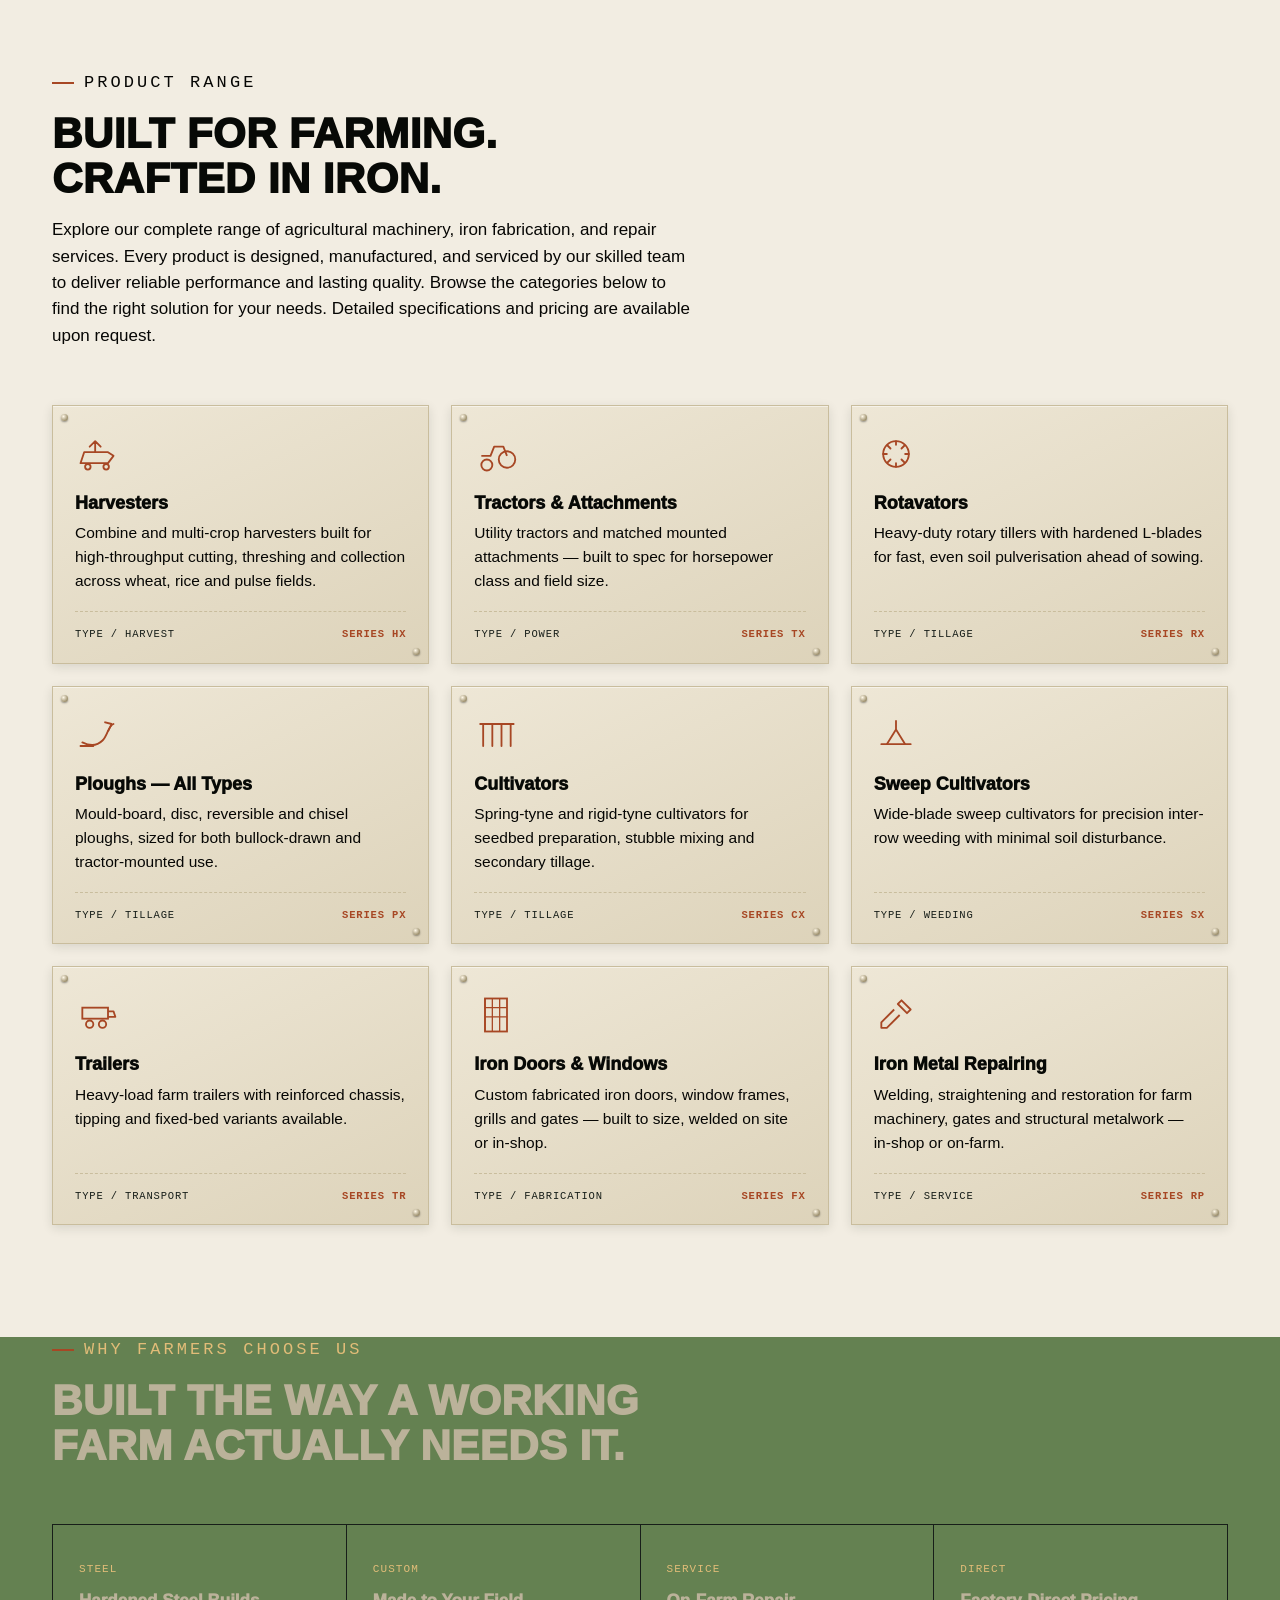
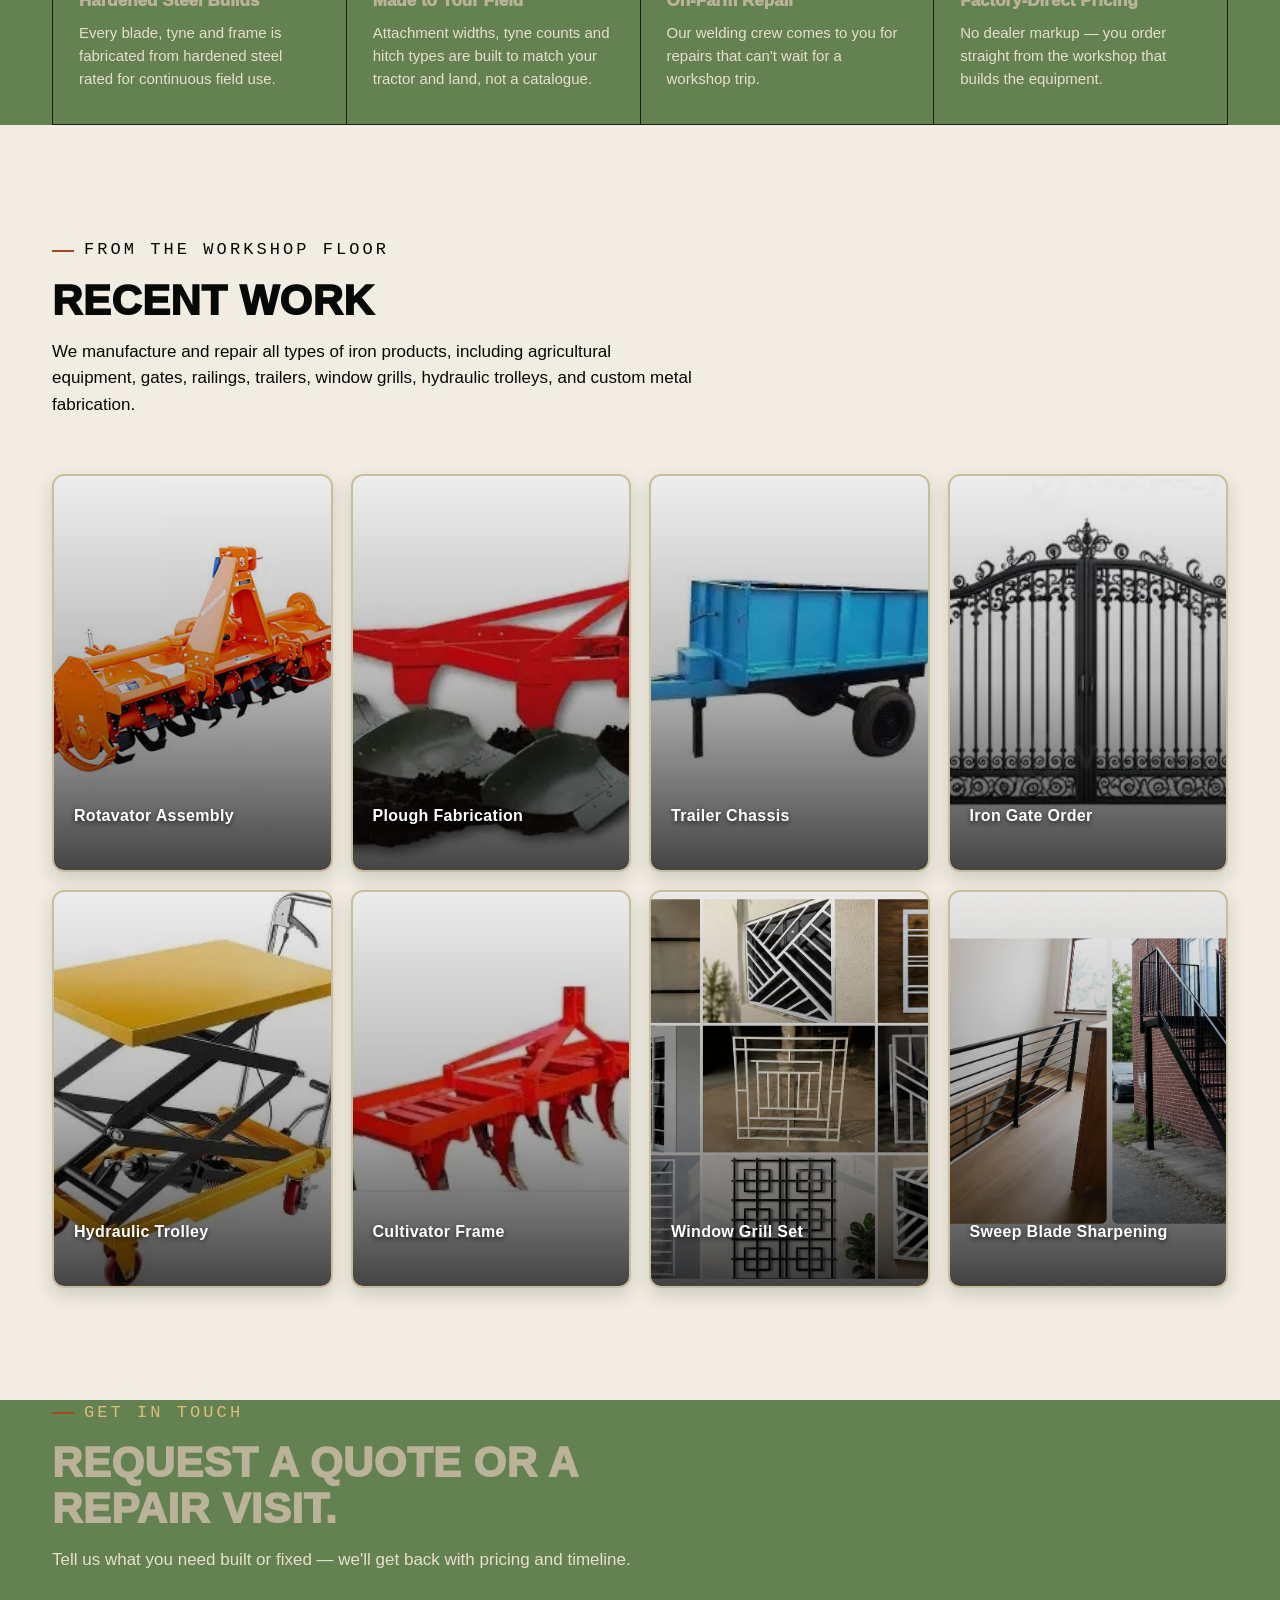
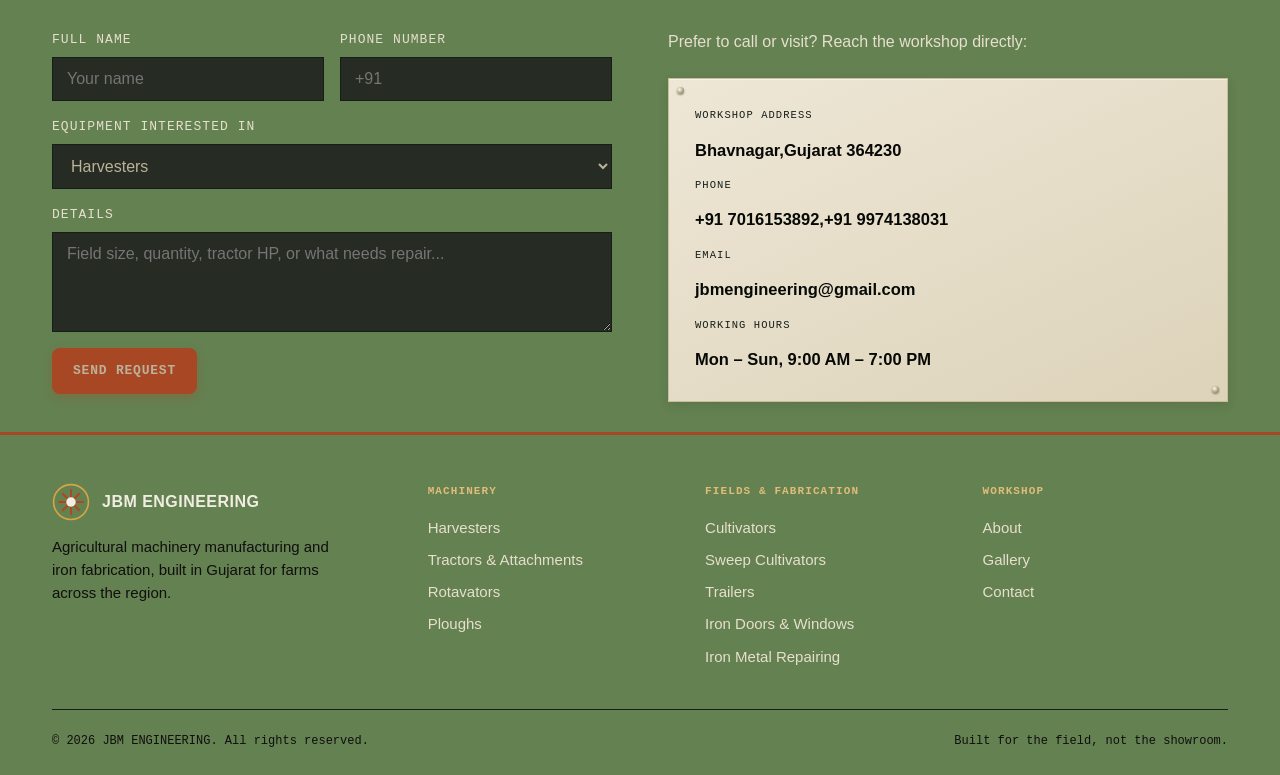
==== commit b701e5d0: "Update stylesheet and script link references" ====
--- a/index.html
+++ b/index.html
@@ -11,7 +11,7 @@
     href="https://fonts.googleapis.com/css2?family=Oswald:wght@400;500;600;700&family=Archivo:wght@400;500;600;700;800&family=IBM+Plex+Mono:wght@400;500&display=swap"
     rel="stylesheet">
   
-  <link rel="stylesheet" href="css/style.css">
+  <link rel="stylesheet" href="style.css">
 <meta name="description" content="JBM Engineering — Gujarat-based engineering and manufacturing unit specializing in agricultural machinery, machine repair, iron fabrication, gates, structures, and custom engineering solutions.">
 <meta name="theme-color" content="#1f3a2a">
 <link rel="icon" type="image/svg+xml" href="favicon.png">
@@ -469,7 +469,7 @@
 
   
 
-  <script src="js/script.js"></script>
+  <script src="script.js"></script>
 <a class="floating-contact" href="#contact" aria-label="Contact JBM Engineering"><span aria-hidden="true">✆</span><span>Contact Us</span></a>
 </body>
 
--- a/style.css
+++ b/style.css
@@ -0,0 +1,1150 @@
+:root {
+      --iron-black: #648151;
+      --steel: #171e19;
+      --steel-light: #110e0e;
+      --rust: #a74724;
+      --rust-dark: #8f3414;
+      --wheat: #e1bc78;
+      --cream: #f2ede2;
+      --cream-dim: #e7dfcd;
+      --text: #070906;
+      --text-soft: #060604;
+      --white: #bbb29a;
+
+      --font-display: 'Oswald', sans-serif;
+      --font-body: 'Archivo', sans-serif;
+      --font-mono: 'IBM Plex Mono', monospace;
+    }
+
+    * {
+      margin: 0;
+      padding: 0;
+      box-sizing: border-box;
+    }
+
+    html {
+      scroll-behavior: smooth;
+    }
+
+    @media (prefers-reduced-motion: reduce) {
+      html {
+        scroll-behavior: auto;
+      }
+
+      * {
+        animation-duration: 0.01ms !important;
+        animation-iteration-count: 1 !important;
+        transition-duration: 0.01ms !important;
+      }
+    }
+
+    body {
+      font-family: var(--font-body);
+      background: var(--cream);
+      color: var(--text);
+      line-height: 1.55;
+      overflow-x: hidden;
+    }
+
+    img,
+    svg {
+      display: block;
+      max-width: 100%;
+    }
+
+    a {
+      color: inherit;
+      text-decoration: none;
+    }
+
+    :focus-visible {
+      outline: 3px solid var(--wheat);
+      outline-offset: 3px;
+    }
+
+    section[id],
+    .product-card[id] {
+      scroll-margin-top: 90px;
+    }
+
+    .wrap {
+      max-width: 1240px;
+      margin: 0 auto;
+      padding: 0 32px;
+    }
+
+    h1,
+    h2,
+    h3,
+    h4 {
+      font-family: var(--font-display);
+      font-weight: 1000;
+      letter-spacing: 0.01em;
+      text-transform: uppercase;
+      line-height: 1.08;
+    }
+
+    .eyebrow {
+      font-family: var(--font-mono);
+      /* font-size: 12.5px; */
+      font-size: 30px;
+      letter-spacing: 0.18em;
+      text-transform: uppercase;
+      color: var(--rust);
+      display: flex;
+      align-items: center;
+      gap: 10px;
+    }
+
+    .eyebrow::before {
+      content: "";
+      width: 22px;
+      height: 2px;
+      background: var(--rust);
+      display: inline-block;
+    }
+
+    /* ============ RIVET PLATE (signature element) ============ */
+    .plate {
+      position: relative;
+      background: linear-gradient(155deg, #eee7d6, #ddd3ba);
+      border: 1px solid #c9bd9d;
+      box-shadow: inset 0 1px 0 rgba(255, 255, 255, 0.5), 0 3px 10px rgba(28, 31, 26, 0.12);
+    }
+
+    .plate::before,
+    .plate::after,
+    .plate .rivet-tl,
+    .plate .rivet-br {
+      content: "";
+      position: absolute;
+      width: 7px;
+      height: 7px;
+      border-radius: 50%;
+      background: radial-gradient(circle at 35% 35%, #fff8e8, #9c8f6c 70%, #6c614a);
+      box-shadow: 0 1px 2px rgba(0, 0, 0, 0.4);
+    }
+
+    .plate::before {
+      top: 8px;
+      left: 8px;
+    }
+
+    .plate::after {
+      bottom: 8px;
+      right: 8px;
+    }
+
+    .plate .rivet-tl {
+      top: 8px;
+      right: 8px;
+    }
+
+    .plate .rivet-br {
+      bottom: 8px;
+      left: 8px;
+    }
+
+    /* ============ HEADER / NAV ============ */
+    header {
+      position: sticky;
+      top: 0;
+      z-index: 100;
+      background: var(--iron-black);
+      border-bottom: 3px solid var(--rust);
+    }
+
+    .nav-inner {
+      display: flex;
+      align-items: center;
+      justify-content: space-between;
+      padding: 16px 32px;
+      max-width: 1240px;
+      margin: 0 auto;
+    }
+
+    .logo {
+      display: flex;
+      align-items: center;
+      gap: 12px;
+    }
+
+    .logo-mark {
+      width: 38px;
+      height: 38px;
+      flex-shrink: 0;
+    }
+
+    .logo-text {
+      font-family: var(--font-display);
+      color: var(--cream);
+      font-size: 25px;
+      font-weight: 700;
+      letter-spacing: 0.03em;
+      text-transform: uppercase;
+      line-height: 1.1;
+    }
+
+    .logo-text span {
+      display: block;
+      font-family: var(--font-mono);
+      font-size: 20px;
+      color: var(--wheat);
+      letter-spacing: 0.22em;
+      font-weight: 400;
+      text-transform: uppercase;
+      margin-top: 2px;
+    }
+
+    nav.primary-nav {
+      display: flex;
+      align-items: center;
+      gap: 6px;
+    }
+
+    .nav-link {
+      font-family: var(--font-mono);
+      font-size: 14px;
+      letter-spacing: 0.06em;
+      text-transform: uppercase;
+      color: var(--cream-dim);
+      padding: 10px 14px;
+      border-radius: 2px;
+      transition: color 0.15s ease, background 0.15s ease;
+    }
+
+    .nav-link:hover {
+      color: var(--wheat);
+      background: rgba(217, 164, 65, 0.08);
+    }
+
+    .has-dropdown {
+      position: relative;
+    }
+
+    .caret {
+      display: inline-block;
+      transition: transform 0.2s ease;
+    }
+
+    .has-dropdown:hover .caret,
+    .has-dropdown:focus-within .caret,
+    .has-dropdown.open .caret {
+      transform: rotate(180deg);
+    }
+
+    .dropdown {
+      position: absolute;
+      top: 100%;
+      left: 0;
+      margin-top: 4px;
+      background: var(--iron-black);
+      border: 1px solid var(--steel);
+      border-top: 2px solid var(--rust);
+      min-width: 250px;
+      padding: 6px;
+      opacity: 0;
+      visibility: hidden;
+      transform: translateY(-6px);
+      box-shadow: 0 16px 32px rgba(0, 0, 0, 0.35);
+      transition: opacity 0.18s ease, transform 0.18s ease, visibility 0.18s;
+    }
+
+    .has-dropdown:hover .dropdown,
+    .has-dropdown:focus-within .dropdown {
+      opacity: 1;
+      visibility: visible;
+      transform: translateY(0);
+    }
+
+    .dropdown a {
+      display: block;
+      font-family: var(--font-body);
+      font-size: 15px;
+      color: var(--cream-dim);
+      padding: 9px 12px;
+      border-radius: 2px;
+    }
+
+    .dropdown a:hover {
+      background: rgba(182, 69, 27, 0.18);
+      color: var(--white);
+    }
+
+    .btn {
+      font-family: var(--font-mono);
+      font-size: 13px;
+      letter-spacing: 0.06em;
+      text-transform: uppercase;
+      padding: 12px 22px;
+      border: 1.5px solid transparent;
+      display: inline-flex;
+      align-items: center;
+      gap: 8px;
+      cursor: pointer;
+      transition: transform 0.15s ease, background 0.15s ease, color 0.15s ease, border-color .15s ease;
+    }
+
+    .btn-rust {
+      background: var(--rust);
+      color: var(--white);
+      box-shadow: 0 4px 10px rgba(167, 71, 36, 0.28);
+    }
+
+    .btn-rust:hover {
+      background: var(--rust-dark);
+      transform: translateY(-1px);
+      box-shadow: 0 8px 18px rgba(167, 71, 36, 0.38);
+    }
+
+    .btn-outline {
+      border-color: var(--steel-light);
+      color: var(--cream);
+    }
+
+    .btn-outline:hover {
+      border-color: var(--wheat);
+      color: var(--wheat);
+    }
+
+    .btn-outline-dark {
+      border-color: var(--steel);
+      color: var(--text);
+    }
+
+    .btn-outline-dark:hover {
+      border-color: var(--rust);
+      color: var(--rust);
+    }
+
+    .menu-toggle {
+      display: none;
+      background: none;
+      border: 1.5px solid var(--steel-light);
+      color: var(--cream);
+      width: 42px;
+      height: 42px;
+      align-items: center;
+      justify-content: center;
+      cursor: pointer;
+    }
+
+    /* ============ HERO ============ */
+    .hero {
+      position: relative;
+      background: var(--iron-black);
+      color: var(--cream);
+      overflow: hidden;
+      padding: 100px 0 80px;
+    }
+
+    .hero-stripes {
+      position: absolute;
+      inset: 0;
+      opacity: 0.06;
+      background: repeating-linear-gradient(58deg, var(--wheat) 0 3px, transparent 3px 42px);
+      pointer-events: none;
+    }
+
+    .hero-grid {
+      display: grid;
+      grid-template-columns: 1.1fr 0.9fr;
+      gap: 40px;
+      align-items: center;
+      position: relative;
+    }
+
+    .hero h1 {
+      font-size: clamp(38px, 5.2vw, 66px);
+      color: var(--cream);
+      margin: 18px 0 22px;
+    }
+
+    .hero h1 em {
+      font-style: normal;
+      color: var(--wheat);
+    }
+
+    .hero p {
+      font-size: 18px;
+      color: var(--cream-dim);
+      max-width: 480px;
+      margin-bottom: 34px;
+    }
+
+    .hero-ctas {
+      display: flex;
+      gap: 14px;
+      flex-wrap: wrap;
+    }
+
+    .hero-art {
+      position: relative;
+    }
+
+    .scroll-cue {
+      position: absolute;
+      left: 50%;
+      bottom: 18px;
+      transform: translateX(-50%);
+      display: flex;
+      flex-direction: column;
+      align-items: center;
+      gap: 6px;
+      color: var(--cream-dim);
+      opacity: 0.7;
+      animation: scrollBounce 1.8s ease-in-out infinite;
+    }
+
+    .scroll-cue span {
+      font-family: var(--font-mono);
+      font-size: 10px;
+      letter-spacing: 0.14em;
+      text-transform: uppercase;
+    }
+
+    @keyframes scrollBounce {
+
+      0%,
+      100% {
+        transform: translate(-50%, 0);
+      }
+
+      50% {
+        transform: translate(-50%, 6px);
+      }
+    }
+
+    .spec-strip {
+      display: flex;
+      gap: 0;
+      margin-top: 56px;
+      border-top: 1px solid var(--steel);
+      padding-top: 26px;
+      flex-wrap: wrap;
+    }
+
+    .spec-item {
+      flex: 1;
+      min-width: 130px;
+      padding-right: 24px;
+    }
+
+    .spec-item .num {
+      font-family: var(--font-display);
+      font-size: 30px;
+      color: var(--wheat);
+      font-weight: 600;
+    }
+
+    .spec-item .lbl {
+      font-family: var(--font-mono);
+      font-size: 11px;
+      letter-spacing: 0.1em;
+      text-transform: uppercase;
+      color: var(--steel-light);
+      margin-top: 4px;
+    }
+
+    /* ============ SECTION HEADERS ============ */
+    .section {
+      padding: 96px 0;
+    }
+
+    .section-head {
+      max-width: 640px;
+      margin-bottom: 56px;
+    }
+
+    .section-head h2 {
+      font-size: clamp(28px, 3.6vw, 42px);
+      margin-top: 14px;
+      color: var(--text);
+    }
+
+    .section-head p {
+      margin-top: 16px;
+      color: var(--text-soft);
+      font-size: 17px;
+    }
+
+    .section-dark {
+      background: var(--iron-black);
+      color: var(--cream);
+    }
+
+    .section-dark .section-head h2 {
+      color: var(--white);
+    }
+
+    .section-dark .section-head p {
+      color: var(--cream-dim);
+    }
+
+    /* ============ ABOUT STRIP ============ */
+    .about-strip {
+      padding: 64px 0;
+      border-bottom: 1px solid var(--cream-dim);
+    }
+
+    .about-grid {
+      display: grid;
+      grid-template-columns: 1.3fr 1fr;
+      gap: 56px;
+      align-items: start;
+    }
+
+    .about-grid p {
+      color: var(--text-soft);
+      font-size: 17px;
+      margin-top: 16px;
+    }
+
+    .about-facts {
+      display: grid;
+      grid-template-columns: 1fr 1fr;
+      gap: 2px;
+      background: var(--cream-dim);
+      border: 1px solid var(--cream-dim);
+    }
+
+    .fact-cell {
+      background: var(--white);
+      padding: 22px 20px;
+      box-shadow: 0 2px 6px rgba(28, 31, 26, 0.08);
+      transition: transform 0.25s ease, box-shadow 0.25s ease;
+    }
+
+    .fact-cell:hover {
+      transform: translateY(-4px);
+      box-shadow: 0 14px 26px rgba(28, 31, 26, 0.18);
+    }
+
+    .fact-cell .num {
+      font-family: var(--font-display);
+      font-size: 26px;
+      color: var(--rust);
+    }
+
+    .fact-cell .lbl {
+      font-family: var(--font-mono);
+      font-size: 11px;
+      letter-spacing: 0.08em;
+      text-transform: uppercase;
+      color: var(--text-soft);
+      margin-top: 6px;
+    }
+
+    /* ============ PRODUCTS ============ */
+    .product-grid {
+      display: grid;
+      grid-template-columns: repeat(3, 1fr);
+      gap: 22px;
+    }
+
+    .product-card {
+      padding: 26px 22px 20px;
+      display: flex;
+      flex-direction: column;
+      min-height: 250px;
+      transition: transform 0.25s ease, box-shadow 0.25s ease, border-color 0.25s ease;
+    }
+
+    .product-card:hover {
+      transform: translateY(-6px);
+      box-shadow: inset 0 1px 0 rgba(255, 255, 255, 0.5), 0 20px 36px rgba(28, 31, 26, 0.22);
+      border-color: var(--rust);
+    }
+
+    .product-icon {
+      width: 44px;
+      height: 44px;
+      color: var(--rust);
+      margin-bottom: 18px;
+      transition: transform 0.3s ease, color 0.3s ease;
+    }
+
+    .product-card:hover .product-icon {
+      transform: scale(1.1) rotate(-4deg);
+      color: var(--rust-dark);
+    }
+
+    .product-card h3 {
+      font-size: 18px;
+      color: var(--text);
+      margin-bottom: 8px;
+      text-transform: none;
+      letter-spacing: 0;
+    }
+
+    .product-card p {
+      font-size: 15.5px;
+      color: var(--text-soft);
+      flex-grow: 1;
+    }
+
+    .product-tag {
+      margin-top: 18px;
+      padding-top: 14px;
+      border-top: 1px dashed #c9bd9d;
+      font-family: var(--font-mono);
+      font-size: 10.5px;
+      letter-spacing: 0.08em;
+      text-transform: uppercase;
+      color: var(--steel);
+      display: flex;
+      justify-content: space-between;
+    }
+
+    .product-tag b {
+      color: var(--rust);
+      font-weight: 600;
+    }
+
+    /* ============ WHY / FEATURES ============ */
+    .feature-grid {
+      display: grid;
+      grid-template-columns: repeat(4, 1fr);
+      gap: 1px;
+      background: var(--steel);
+      border: 1px solid var(--steel);
+    }
+
+    .feature-cell {
+      background: var(--iron-black);
+      padding: 34px 26px;
+      border-top: 2px solid transparent;
+      transition: transform 0.25s ease, box-shadow 0.25s ease, border-color 0.25s ease, background 0.25s ease;
+    }
+
+    .feature-cell:hover {
+      transform: translateY(-4px);
+      border-top-color: var(--rust);
+      background: #55663f;
+      box-shadow: 0 16px 30px rgba(0, 0, 0, 0.35);
+    }
+
+    .feature-cell .fnum {
+      font-family: var(--font-mono);
+      font-size: 11px;
+      color: var(--wheat);
+      letter-spacing: 0.1em;
+    }
+
+    .feature-cell h4 {
+      color: var(--white);
+      font-size: 17px;
+      margin: 14px 0 10px;
+      text-transform: none;
+      letter-spacing: 0;
+    }
+
+    .feature-cell p {
+      color: var(--cream-dim);
+      font-size: 15px;
+    }
+
+    /* ============ GALLERY ============ */
+    .gallery-grid {
+      display: grid;
+      grid-template-columns: repeat(4, 1fr);
+      grid-auto-rows: 190px;
+      gap: 18px;
+      border-radius: 12px;
+      overflow: visible;
+      background: transparent;
+    }
+
+    .gallery-tile {
+      position: relative;
+      overflow: hidden;
+      display: flex;
+      align-items: flex-end;
+      min-height: 190px;
+      padding: 20px;
+      color: #ffffff;
+      font-family: var(--font-body);
+      font-size: 16px;
+      font-weight: 700;
+      letter-spacing: 0.02em;
+      text-transform: none;
+      background-size: cover;
+      background-position: center;
+      background-repeat: no-repeat;
+      border: 2px solid #c9bd9d;
+      border-radius: 12px;
+      cursor: pointer;
+      isolation: isolate;
+      box-shadow: 0 7px 18px rgba(17, 23, 15, 0.16);
+      transition:
+        transform 0.3s ease,
+        box-shadow 0.3s ease,
+        border-color 0.3s ease,
+        background-size 0.5s ease;
+    }
+
+    .gallery-tile::before {
+      content: "";
+      position: absolute;
+      inset: 0;
+      z-index: -2;
+      background: linear-gradient(
+        to top,
+        rgba(0, 0, 0, 0.72) 0%,
+        rgba(0, 0, 0, 0.25) 48%,
+        rgba(0, 0, 0, 0.03) 100%
+      );
+      transition: background 0.3s ease;
+    }
+
+    .gallery-tile::after {
+      content: "";
+      position: absolute;
+      inset: 0;
+      z-index: -1;
+      background: rgba(0, 0, 0, 0.04);
+      transition: background 0.3s ease;
+    }
+
+    .gallery-tile span {
+      position: relative;
+      z-index: 2;
+      display: inline-flex;
+      flex-direction: column;
+      gap: 4px;
+      text-shadow: 0 2px 5px rgba(0, 0, 0, 0.65);
+      transition: transform 0.3s ease;
+    }
+
+    .gallery-tile span::after {
+      content: "View Project →";
+      display: block;
+      color: var(--wheat);
+      font-family: var(--font-mono);
+      font-size: 11px;
+      font-weight: 500;
+      letter-spacing: 0.08em;
+      text-transform: uppercase;
+      opacity: 0;
+      transform: translateY(8px);
+      transition: opacity 0.3s ease, transform 0.3s ease;
+    }
+
+    .gallery-tile.tall {
+      grid-row: span 2;
+      min-height: 398px;
+    }
+
+    .gallery-tile:hover {
+      transform: translateY(-6px);
+      border-color: var(--rust);
+      box-shadow: 0 18px 34px rgba(0, 0, 0, 0.28);
+      background-size: 108%;
+    }
+
+    .gallery-tile:hover::before {
+      background: linear-gradient(
+        to top,
+        rgba(0, 0, 0, 0.82) 0%,
+        rgba(0, 0, 0, 0.35) 55%,
+        rgba(0, 0, 0, 0.10) 100%
+      );
+    }
+
+    .gallery-tile:hover span {
+      transform: translateY(-5px);
+    }
+
+    .gallery-tile:hover span::after {
+      opacity: 1;
+      transform: translateY(0);
+    }
+
+    .g1,
+    .g2,
+    .g3,
+    .g4,
+    .g5,
+    .g6,
+    .g7,
+    .g8 {
+      background-size: cover;
+      background-position: center;
+      background-repeat: no-repeat;
+    }
+
+    .g1 { 
+          background-image: url("rotavator.jpg"); 
+        }
+    .g2 { 
+          background-image: url("plough.jpg"); 
+        }
+    .g3 { 
+          background-image: url("trolly.jpg"); 
+         }
+    .g4 { 
+          background-image: url("gate.jpg"); 
+        }
+    .g5 {
+          background-image: url("hydaulic.jpg"); 
+        }
+    .g6 {
+          background-image: url("cultivater.jpg"); 
+        }
+    .g7 {
+          background-image: url("gates.jpg"); 
+        }
+    .g8 { 
+          background-image: url("strair3.jpg");
+        }
+
+    /* ============ CONTACT ============ */
+    .contact-grid {
+      display: grid;
+      grid-template-columns: 1fr 1fr;
+      gap: 56px;
+    }
+
+    .contact-info .plate {
+      padding: 28px 26px;
+      margin-top: 24px;
+      margin-bottom: 30px;
+    }
+
+    .contact-info .plate div {
+      margin-bottom: 14px;
+    }
+
+    .contact-info .plate div:last-child {
+      margin-bottom: 0;
+    }
+
+    .contact-info .ci-label {
+      font-family: var(--font-mono);
+      font-size: 10.5px;
+      letter-spacing: 0.1em;
+      text-transform: uppercase;
+      color: var(--steel);
+    }
+
+    .contact-info .ci-value {
+      font-family: var(--font-body);
+      font-weight: 600;
+      font-size: 16.5px;
+      color: var(--text);
+      margin-top: 3px;
+    }
+
+    form.quote-form {
+      display: flex;
+      flex-direction: column;
+      gap: 16px;
+    }
+
+    .form-row {
+      display: grid;
+      grid-template-columns: 1fr 1fr;
+      gap: 16px;
+    }
+
+    label {
+      font-family: var(--font-mono);
+      font-size: 13px;
+      letter-spacing: 0.08em;
+      text-transform: uppercase;
+      color: var(--cream-dim);
+      margin-bottom: 7px;
+      display: block;
+    }
+
+    input,
+    select,
+    textarea {
+      width: 100%;
+      background: #262b23;
+      border: 1px solid var(--steel);
+      color: var(--white);
+      transition: border-color 0.2s ease, box-shadow 0.2s ease;
+      padding: 12px 14px;
+      font-family: var(--font-body);
+      font-size: 16px;
+    }
+
+    input:focus,
+    select:focus,
+    textarea:focus {
+      border-color: var(--wheat);
+      box-shadow: 0 0 0 3px rgba(225, 188, 120, 0.15);
+    }
+
+    textarea {
+      resize: vertical;
+      min-height: 100px;
+    }
+
+    .field {
+      display: flex;
+      flex-direction: column;
+    }
+
+    /* ============ FOOTER ============ */
+    footer {
+      background: var(--iron-black);
+      color: var(--cream-dim);
+      padding: 48px 0 24px;
+      border-top: 3px solid var(--rust);
+    }
+
+    .footer-grid {
+      display: grid;
+      grid-template-columns: 1.4fr 1fr 1fr 1fr;
+      gap: 32px;
+      padding-bottom: 32px;
+      border-bottom: 1px solid var(--steel);
+    }
+
+    .footer-grid h5 {
+      font-family: var(--font-mono);
+      font-size: 11px;
+      letter-spacing: 0.1em;
+      text-transform: uppercase;
+      color: var(--wheat);
+      margin-bottom: 16px;
+    }
+
+    .footer-grid ul {
+      list-style: none;
+    }
+
+    .footer-grid li {
+      margin-bottom: 9px;
+      font-size: 15px;
+    }
+
+    .footer-grid li a:hover {
+      color: var(--wheat);
+    }
+
+    .footer-bottom {
+      display: flex;
+      justify-content: space-between;
+      align-items: center;
+      padding-top: 22px;
+      font-size: 12px;
+      font-family: var(--font-mono);
+      color: var(--steel-light);
+      flex-wrap: wrap;
+      gap: 12px;
+    }
+
+    /* ============ RESPONSIVE ============ */
+    @media (max-width:920px) {
+      .hero-grid {
+        grid-template-columns: 1fr;
+      }
+
+      .hero-art {
+        order: -1;
+        max-width: 260px;
+        margin: 0 auto 20px;
+      }
+
+      .about-grid {
+        grid-template-columns: 1fr;
+      }
+
+      .product-grid {
+        grid-template-columns: repeat(2, 1fr);
+      }
+
+      .feature-grid {
+        grid-template-columns: repeat(2, 1fr);
+      }
+
+      .gallery-grid {
+        grid-template-columns: repeat(2, 1fr);
+        grid-auto-rows: 180px;
+        gap: 14px;
+      }
+
+      .gallery-tile.tall {
+        min-height: 374px;
+      }
+
+      .contact-grid {
+        grid-template-columns: 1fr;
+      }
+
+      .footer-grid {
+        grid-template-columns: 1fr 1fr;
+      }
+    }
+
+    @media (max-width:760px) {
+      nav.primary-nav {
+        position: fixed;
+        top: 71px;
+        left: 0;
+        right: 0;
+        background: var(--iron-black);
+        flex-direction: column;
+        align-items: stretch;
+        padding: 10px 20px 20px;
+        border-bottom: 3px solid var(--rust);
+        display: none;
+        max-height: calc(100vh - 71px);
+        overflow-y: auto;
+      }
+
+      nav.primary-nav.open {
+        display: flex;
+      }
+
+      .menu-toggle {
+        display: flex;
+      }
+
+      .nav-cta {
+        display: none;
+      }
+
+      .has-dropdown .dropdown {
+        position: static;
+        opacity: 1;
+        visibility: visible;
+        transform: none;
+        display: none;
+        margin-top: 0;
+        border: none;
+        background: rgba(255, 255, 255, 0.03);
+      }
+
+      .has-dropdown.open .dropdown {
+        display: block;
+      }
+
+      .wrap {
+        padding: 0 20px;
+      }
+
+      .product-grid {
+        grid-template-columns: 1fr;
+      }
+
+      .feature-grid {
+        grid-template-columns: 1fr;
+      }
+
+      .gallery-grid {
+        grid-template-columns: 1fr;
+        grid-auto-rows: 220px;
+        gap: 14px;
+      }
+
+      .gallery-tile,
+      .gallery-tile.tall {
+        min-height: 220px;
+        grid-row: auto;
+      }
+
+      .form-row {
+        grid-template-columns: 1fr;
+      }
+
+      .footer-grid {
+        grid-template-columns: 1fr;
+      }
+
+      .spec-strip {
+        gap: 20px;
+      }
+    }
+
+/* Final UI polish */
+.hero-actions {
+  display: flex;
+  flex-wrap: wrap;
+  gap: 12px;
+  margin-top: 26px;
+}
+.btn {
+  display: inline-flex;
+  align-items: center;
+  justify-content: center;
+  min-height: 46px;
+  padding: 0 20px;
+  border-radius: 8px;
+  font-family: var(--font-mono);
+  font-size: 13px;
+  font-weight: 700;
+  letter-spacing: .06em;
+  text-transform: uppercase;
+  text-decoration: none;
+  border: 1.5px solid transparent;
+  transition: transform .25s ease, box-shadow .25s ease, background-color .25s ease, color .25s ease;
+}
+.btn-primary {
+  background: var(--rust);
+  color: #fff;
+  border-color: var(--rust);
+}
+.btn-secondary {
+  background: transparent;
+  color: var(--cream);
+  border-color: var(--wheat);
+}
+.btn:hover {
+  transform: translateY(-3px);
+  box-shadow: 0 10px 22px rgba(0,0,0,.18);
+}
+.btn-primary:hover,
+.btn-secondary:hover {
+  background: var(--wheat);
+  color: var(--ink);
+  border-color: var(--wheat);
+}
+.floating-contact {
+  position: fixed;
+  right: 22px;
+  bottom: 22px;
+  z-index: 1000;
+  display: inline-flex;
+  align-items: center;
+  gap: 8px;
+  padding: 12px 16px;
+  border-radius: 999px;
+  background: var(--rust);
+  color: #fff;
+  border: 2px solid var(--wheat);
+  box-shadow: 0 10px 28px rgba(0,0,0,.25);
+  font-family: var(--font-mono);
+  font-size: 12px;
+  font-weight: 700;
+  text-decoration: none;
+  letter-spacing: .05em;
+  transition: transform .25s ease, box-shadow .25s ease;
+}
+.floating-contact:hover {
+  transform: translateY(-4px);
+  box-shadow: 0 16px 34px rgba(0,0,0,.3);
+}
+.reveal {
+  opacity: 0;
+  transform: translateY(24px);
+  transition: opacity .7s ease, transform .7s ease;
+}
+.reveal.is-visible {
+  opacity: 1;
+  transform: translateY(0);
+}
+@media (max-width: 700px) {
+  .hero-actions { width: 100%; gap: 10px; }
+  .btn { width: 100%; }
+  .floating-contact { right: 14px; bottom: 14px; padding: 11px 14px; }
+}
+@media (prefers-reduced-motion: reduce) {
+  .reveal, .reveal.is-visible, .btn, .floating-contact {
+    transition: none !important;
+    transform: none !important;
+  }
+}
